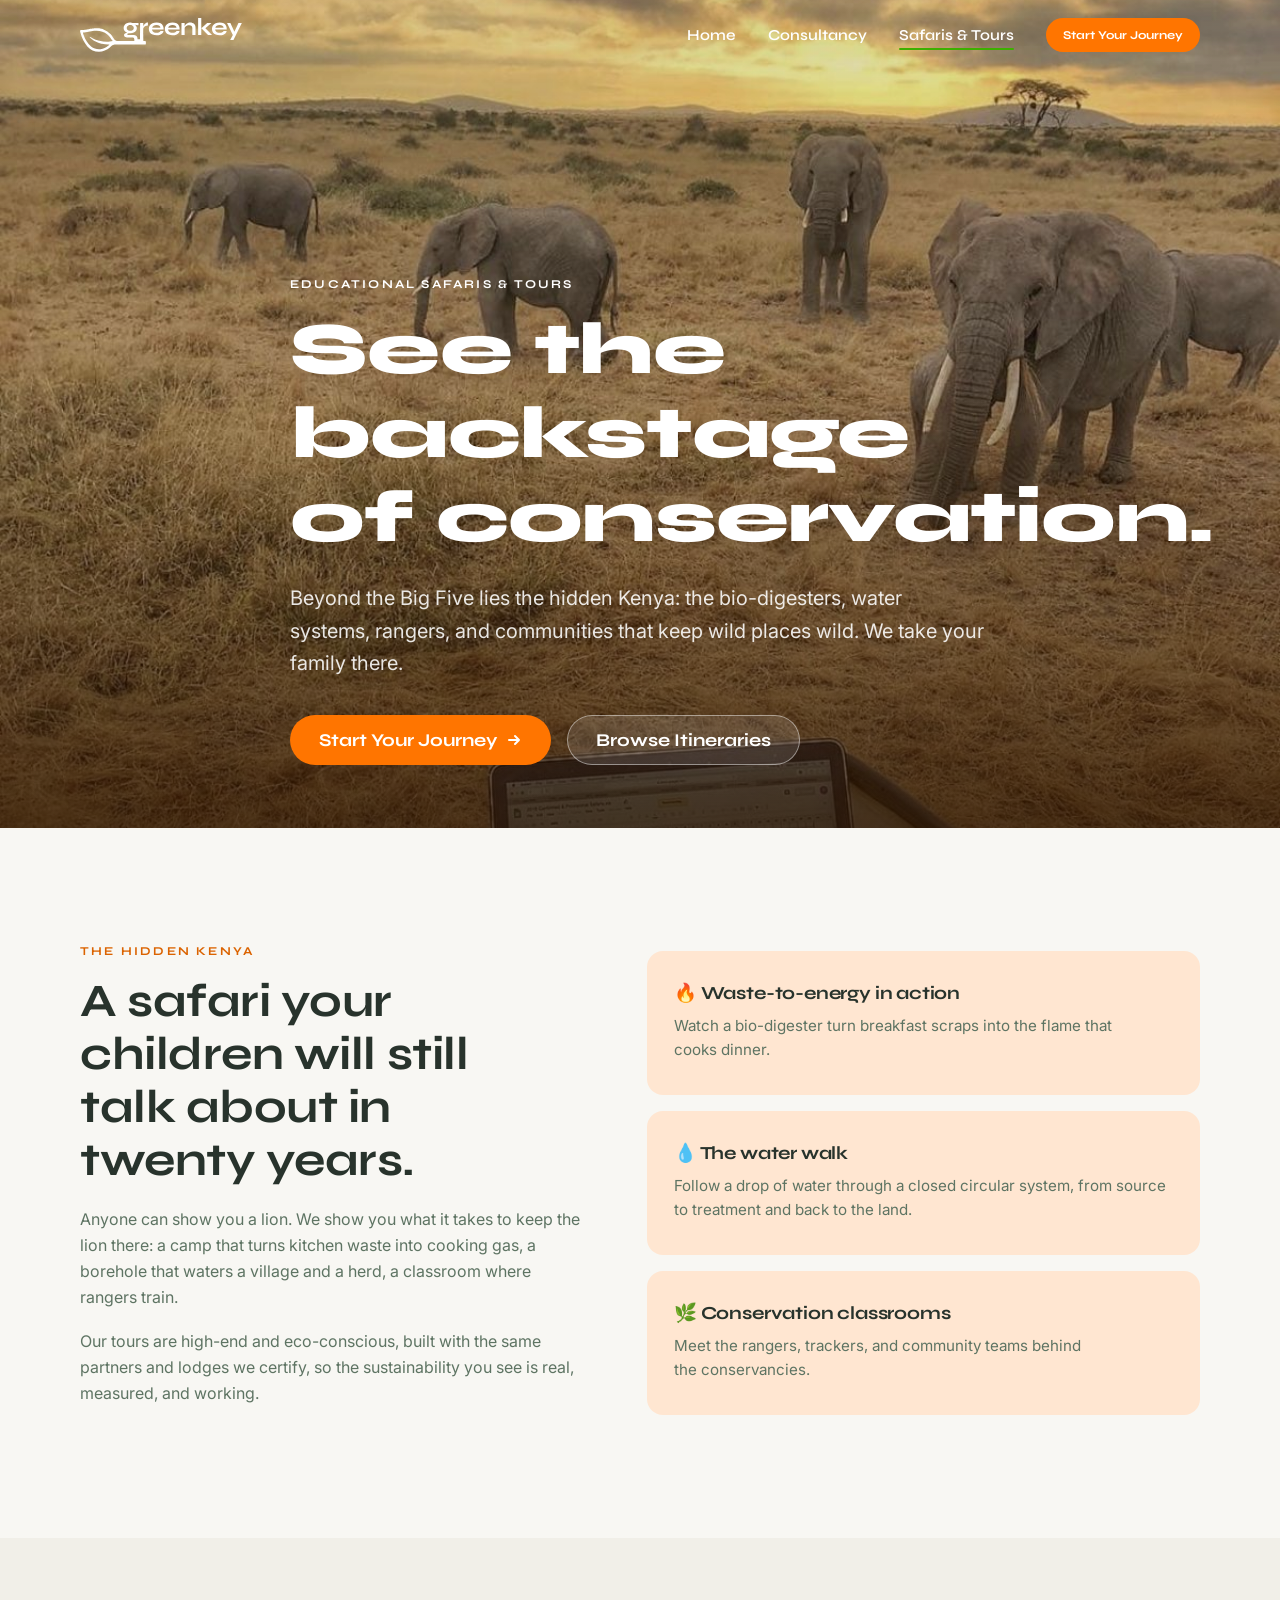
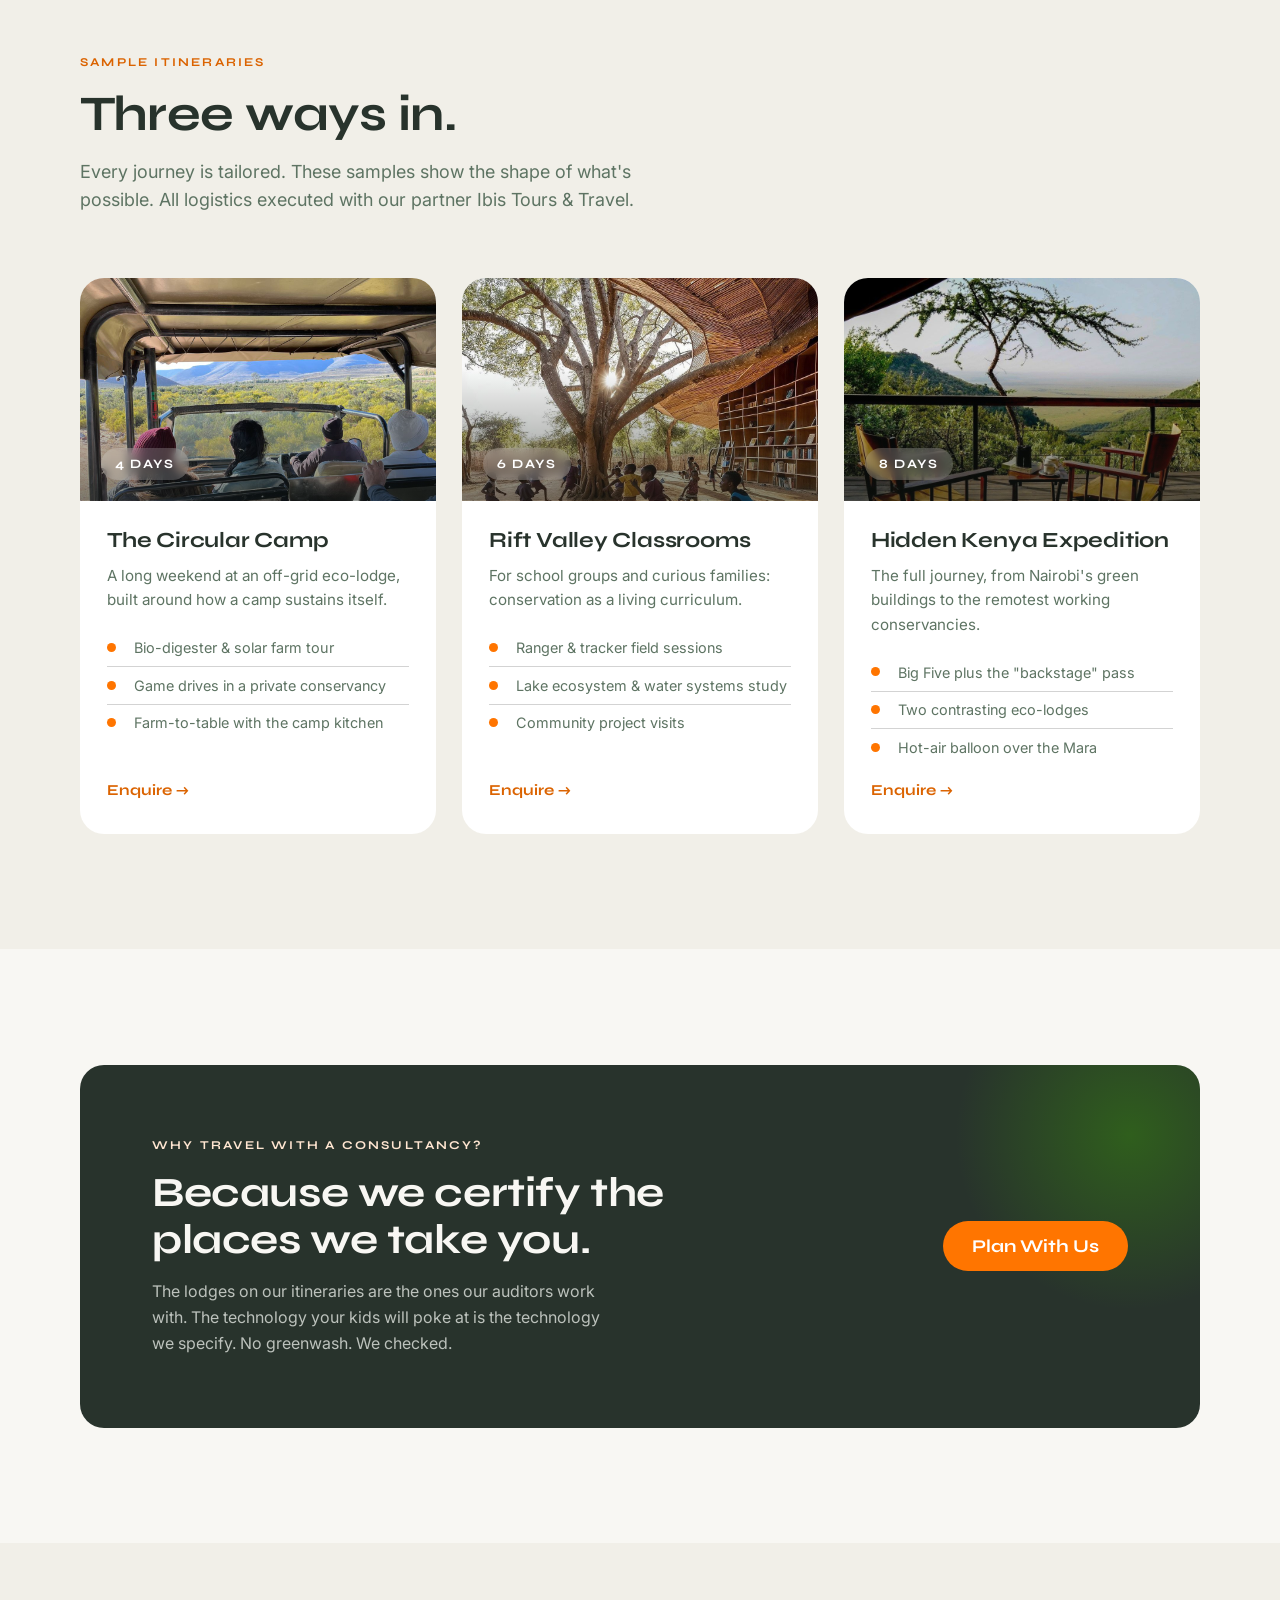
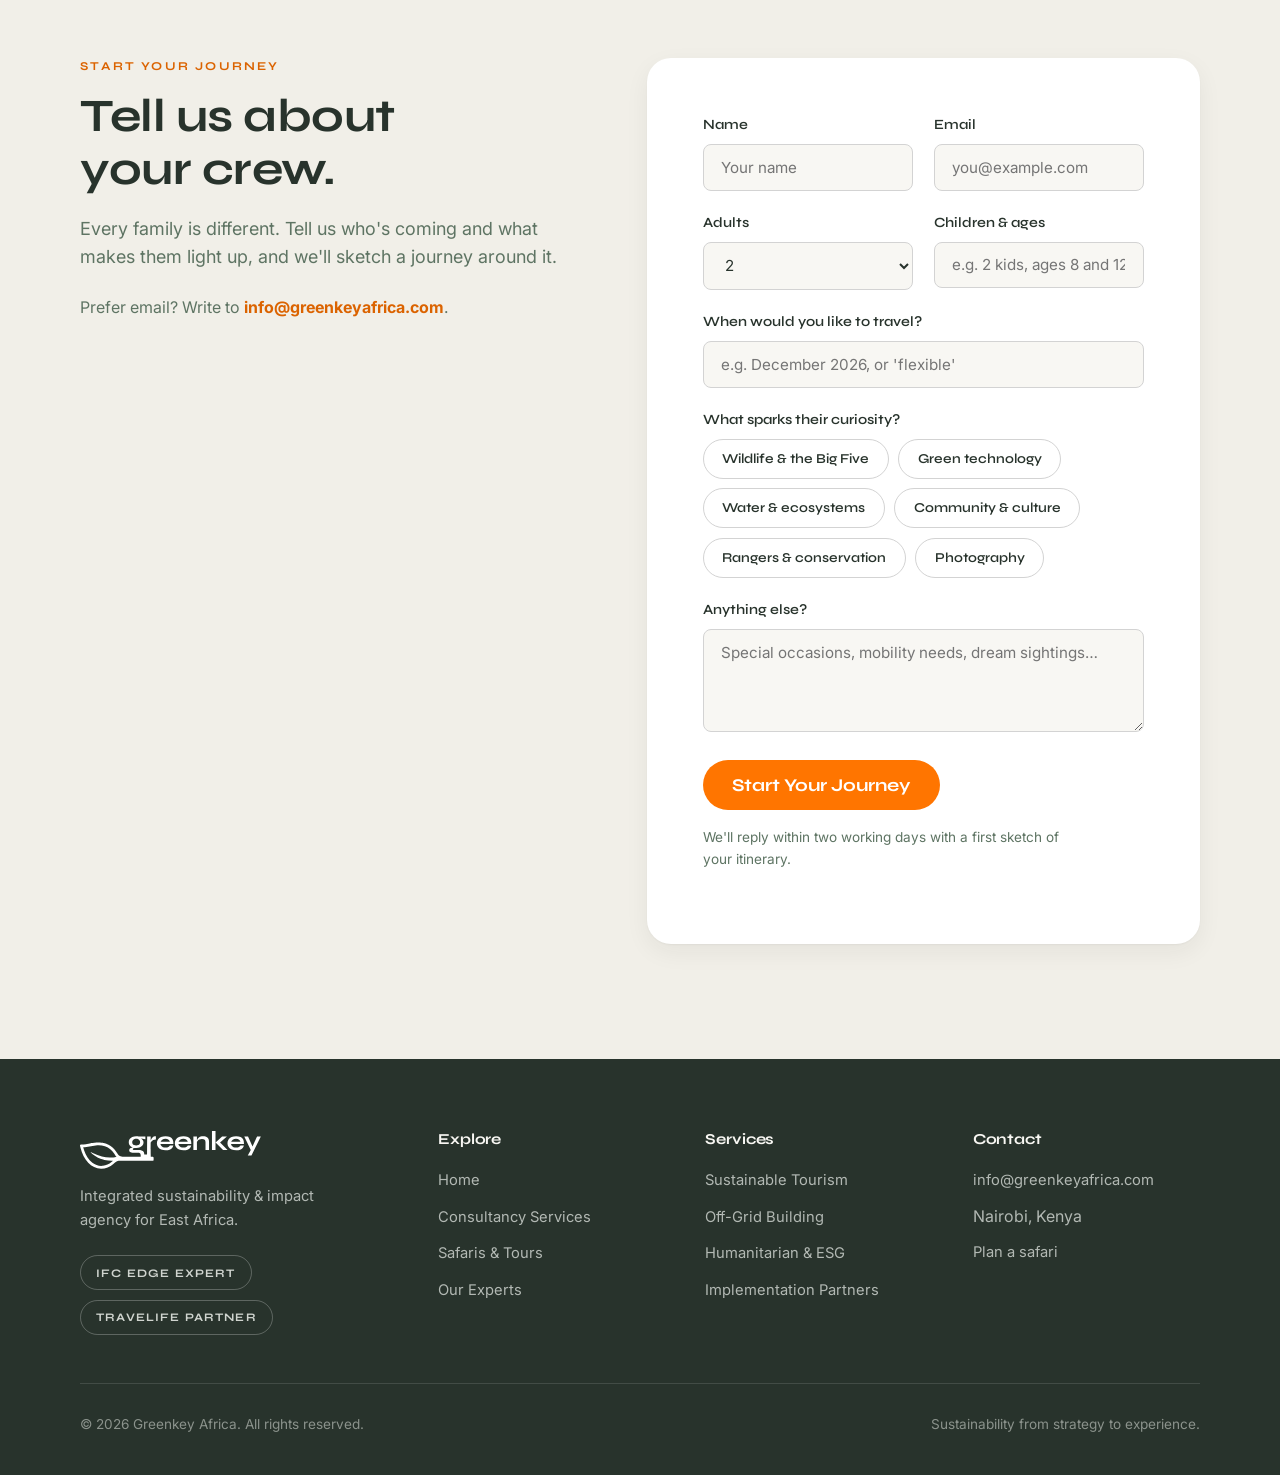
==== website/safaris.html @ 9b3841eb "Initial commit: Greenkey Africa website" ====
<!DOCTYPE html>
<html lang="en">
<head>
  <meta charset="UTF-8" />
  <meta name="viewport" content="width=device-width, initial-scale=1.0" />
  <title>Educational Safaris &amp; Tours | Greenkey Africa</title>
  <meta name="description" content="Eco-educational safaris in Kenya for families and schools. Go beyond the Big Five and see the backstage of conservation: bio-digesters, water systems, and communities in action." />
  <link rel="canonical" href="https://greenkey-africa.vercel.app/safaris" />
  <link rel="icon" href="assets/favicon.svg" type="image/svg+xml" />
  <link rel="apple-touch-icon" href="assets/favicon.svg" />
  <meta name="theme-color" content="#3DAF00" />
  <meta property="og:type" content="website" />
  <meta property="og:site_name" content="Greenkey Africa" />
  <meta property="og:url" content="https://greenkey-africa.vercel.app/safaris" />
  <meta property="og:title" content="Educational Safaris & Tours | Greenkey Africa" />
  <meta property="og:description" content="Eco-educational safaris in Kenya for families and schools. Go beyond the Big Five and see the backstage of conservation: bio-digesters, water systems, and communities in action." />
  <meta property="og:image" content="https://greenkey-africa.vercel.app/assets/og-image.jpg" />
  <meta property="og:image:width" content="1200" />
  <meta property="og:image:height" content="630" />
  <meta name="twitter:card" content="summary_large_image" />
  <meta name="twitter:title" content="Educational Safaris & Tours | Greenkey Africa" />
  <meta name="twitter:description" content="Eco-educational safaris in Kenya for families and schools. Go beyond the Big Five and see the backstage of conservation: bio-digesters, water systems, and communities in action." />
  <meta name="twitter:image" content="https://greenkey-africa.vercel.app/assets/og-image.jpg" />
  <link rel="preconnect" href="https://fonts.googleapis.com" />
  <link rel="preconnect" href="https://fonts.gstatic.com" crossorigin />
  <link rel="stylesheet" href="css/style.css" />
</head>
<body>

  <!-- ============ NAV ============ -->
  <header class="nav nav--light">
    <div class="wrap nav__inner">
      <a class="brand" href="index.html" aria-label="Greenkey Africa home">
        <img src="assets/logo.svg" alt="Greenkey Africa" />
      </a>
      <nav>
        <ul class="nav__links">
          <li><a class="nav__link" href="index.html">Home</a></li>
          <li><a class="nav__link" href="services.html">Consultancy</a></li>
          <li><a class="nav__link active" href="safaris.html">Safaris &amp; Tours</a></li>
          <li><a class="btn btn--gold" href="#journey">Start Your Journey</a></li>
        </ul>
      </nav>
      <button class="nav__toggle" aria-label="Menu" aria-expanded="false">
        <svg width="20" height="20" viewBox="0 0 20 20" fill="none"><path d="M2 5h16M2 10h16M2 15h16" stroke="currentColor" stroke-width="2" stroke-linecap="round"/></svg>
      </button>
    </div>
  </header>

  <!-- ============ HERO ============ -->
  <section class="hero safari-hero">
    <div class="hero__bg" style="background-image:url('assets/photos/back-stage-conservation.jpg')"></div>
    <div class="hero__scrim"></div>
    <div class="wrap hero__content">
      <span class="eyebrow stagger" style="color:#fff">Educational Safaris &amp; Tours</span>
      <h1 class="stagger">See the backstage of&nbsp;conservation.</h1>
      <p class="stagger">Beyond the Big Five lies the hidden Kenya: the bio-digesters, water systems, rangers, and communities that keep wild places wild. We take your family there.</p>
      <div class="hero__ctas stagger">
        <a class="btn btn--gold" href="#journey">Start Your Journey
          <svg width="16" height="16" viewBox="0 0 16 16" fill="none"><path d="M3 8h10m0 0L9 4m4 4l-4 4" stroke="currentColor" stroke-width="2" stroke-linecap="round" stroke-linejoin="round"/></svg>
        </a>
        <a class="btn btn--ghost-light" href="#itineraries">Browse Itineraries</a>
      </div>
    </div>
  </section>

  <!-- ============ HIDDEN KENYA ============ -->
  <section class="band">
    <div class="wrap">
      <div class="split">
        <div class="reveal">
          <span class="eyebrow eyebrow--warm">The hidden Kenya</span>
          <h2>A safari your children will still talk about in twenty years.</h2>
          <p>Anyone can show you a lion. We show you what it takes to keep the lion there: a camp that turns kitchen waste into cooking gas, a borehole that waters a village and a herd, a classroom where rangers train.</p>
          <p>Our tours are high-end and eco-conscious, built with the same partners and lodges we certify, so the sustainability you see is real, measured, and working.</p>
        </div>
        <div class="reveal" data-delay="1">
          <div class="bridge" style="grid-template-columns: 1fr; gap: 1rem">
            <div class="bridge__card" style="background: var(--gold-tint)">
              <h3 style="font-size:1.15rem">🔥 Waste-to-energy in action</h3>
              <p style="margin-bottom:0">Watch a bio-digester turn breakfast scraps into the flame that cooks dinner.</p>
            </div>
            <div class="bridge__card" style="background: var(--gold-tint)">
              <h3 style="font-size:1.15rem">💧 The water walk</h3>
              <p style="margin-bottom:0">Follow a drop of water through a closed circular system, from source to treatment and back to the land.</p>
            </div>
            <div class="bridge__card" style="background: var(--gold-tint)">
              <h3 style="font-size:1.15rem">🌿 Conservation classrooms</h3>
              <p style="margin-bottom:0">Meet the rangers, trackers, and community teams behind the conservancies.</p>
            </div>
          </div>
        </div>
      </div>
    </div>
  </section>

  <!-- ============ ITINERARIES ============ -->
  <section class="band band--sand" id="itineraries">
    <div class="wrap">
      <div class="section-head reveal">
        <span class="eyebrow eyebrow--warm">Sample itineraries</span>
        <h2>Three ways in.</h2>
        <p class="lede">Every journey is tailored. These samples show the shape of what's possible. All logistics executed with our partner Ibis Tours &amp; Travel.</p>
      </div>
      <div class="itineraries">
        <article class="itinerary reveal" data-delay="1">
          <div class="itinerary__media" style="background-image: linear-gradient(to top, rgba(20,26,20,0.55), rgba(20,26,20,0) 60%), url('assets/photos/the-circular-camp-safari-and-tours.jpg')">
            <span class="itinerary__days">4 days</span>
          </div>
          <div class="itinerary__body">
            <h3>The Circular Camp</h3>
            <p>A long weekend at an off-grid eco-lodge, built around how a camp sustains itself.</p>
            <ul class="itinerary__list">
              <li>Bio-digester &amp; solar farm tour</li>
              <li>Game drives in a private conservancy</li>
              <li>Farm-to-table with the camp kitchen</li>
            </ul>
            <a class="text-link" style="color:var(--terra)" href="#journey">Enquire →</a>
          </div>
        </article>
        <article class="itinerary reveal" data-delay="2">
          <div class="itinerary__media" style="background-image: linear-gradient(to top, rgba(20,26,20,0.55), rgba(20,26,20,0) 60%), url('assets/photos/rift-valley-classrooms.jpg')">
            <span class="itinerary__days">6 days</span>
          </div>
          <div class="itinerary__body">
            <h3>Rift Valley Classrooms</h3>
            <p>For school groups and curious families: conservation as a living curriculum.</p>
            <ul class="itinerary__list">
              <li>Ranger &amp; tracker field sessions</li>
              <li>Lake ecosystem &amp; water systems study</li>
              <li>Community project visits</li>
            </ul>
            <a class="text-link" style="color:var(--terra)" href="#journey">Enquire →</a>
          </div>
        </article>
        <article class="itinerary reveal" data-delay="3">
          <div class="itinerary__media" style="background-image: linear-gradient(to top, rgba(20,26,20,0.55), rgba(20,26,20,0) 60%), url('assets/photos/hidden-kenya-expedition.jpg')">
            <span class="itinerary__days">8 days</span>
          </div>
          <div class="itinerary__body">
            <h3>Hidden Kenya Expedition</h3>
            <p>The full journey, from Nairobi's green buildings to the remotest working conservancies.</p>
            <ul class="itinerary__list">
              <li>Big Five plus the "backstage" pass</li>
              <li>Two contrasting eco-lodges</li>
              <li>Hot-air balloon over the Mara</li>
            </ul>
            <a class="text-link" style="color:var(--terra)" href="#journey">Enquire →</a>
          </div>
        </article>
      </div>
    </div>
  </section>

  <!-- ============ WHY GREENKEY ============ -->
  <section class="band">
    <div class="wrap">
      <div class="cta-panel reveal" style="background: var(--ink)">
        <div>
          <span class="eyebrow" style="color:var(--sunset-100)">Why travel with a consultancy?</span>
          <h2>Because we certify the places we take you.</h2>
          <p>The lodges on our itineraries are the ones our auditors work with. The technology your kids will poke at is the technology we specify. No greenwash. We checked.</p>
        </div>
        <div class="cta-panel__action">
          <a class="btn btn--gold" href="#journey">Plan With Us</a>
        </div>
      </div>
    </div>
  </section>

  <!-- ============ INQUIRY FORM ============ -->
  <section class="band band--sand" id="journey">
    <div class="wrap">
      <div class="split" style="align-items:start">
        <div class="reveal">
          <span class="eyebrow eyebrow--warm">Start your journey</span>
          <h2>Tell us about your crew.</h2>
          <p class="lede" style="margin-bottom:1.4rem">Every family is different. Tell us who's coming and what makes them light up, and we'll sketch a journey around it.</p>
          <p style="color:var(--ink-soft)">Prefer email? Write to <a href="mailto:info@greenkeyafrica.com" style="color:var(--terra)"><strong>info@greenkeyafrica.com</strong></a>.</p>
        </div>
        <div class="form-panel safari-form reveal" data-delay="1">
          <form data-contact="safari" novalidate>
            <input type="text" name="company_url" tabindex="-1" autocomplete="off" aria-hidden="true" style="position:absolute;left:-9999px" />
            <div class="form-grid">
              <div class="field"><label for="s-name">Name</label><input id="s-name" name="name" type="text" required placeholder="Your name" /></div>
              <div class="field"><label for="s-email">Email</label><input id="s-email" name="email" type="email" required placeholder="you@example.com" /></div>
              <div class="field"><label for="s-adults">Adults</label>
                <select id="s-adults" name="adults"><option>1</option><option selected>2</option><option>3</option><option>4</option><option>5+</option></select>
              </div>
              <div class="field"><label for="s-children">Children &amp; ages</label><input id="s-children" name="children" type="text" placeholder="e.g. 2 kids, ages 8 and 12" /></div>
              <div class="field full"><label for="s-dates">When would you like to travel?</label><input id="s-dates" name="dates" type="text" placeholder="e.g. December 2026, or 'flexible'" /></div>
              <div class="field full">
                <label>What sparks their curiosity?</label>
                <div class="interest-checks">
                  <input type="checkbox" id="i-wildlife" name="interests" value="Wildlife &amp; the Big Five" /><label for="i-wildlife">Wildlife &amp; the Big Five</label>
                  <input type="checkbox" id="i-tech" name="interests" value="Green technology" /><label for="i-tech">Green technology</label>
                  <input type="checkbox" id="i-water" name="interests" value="Water &amp; ecosystems" /><label for="i-water">Water &amp; ecosystems</label>
                  <input type="checkbox" id="i-community" name="interests" value="Community &amp; culture" /><label for="i-community">Community &amp; culture</label>
                  <input type="checkbox" id="i-rangers" name="interests" value="Rangers &amp; conservation" /><label for="i-rangers">Rangers &amp; conservation</label>
                  <input type="checkbox" id="i-photo" name="interests" value="Photography" /><label for="i-photo">Photography</label>
                </div>
              </div>
              <div class="field full"><label for="s-msg">Anything else?</label><textarea id="s-msg" name="message" rows="4" placeholder="Special occasions, mobility needs, dream sightings…"></textarea></div>
              <div class="full"><button class="btn btn--gold" type="submit">Start Your Journey</button>
                <p class="form-status" role="status" aria-live="polite"></p></div>
            </div>
            <p class="form-note">We'll reply within two working days with a first sketch of your itinerary.</p>
          </form>
        </div>
      </div>
    </div>
  </section>

  <!-- ============ FOOTER ============ -->
  <footer class="footer">
    <div class="wrap">
      <div class="footer__grid">
        <div>
          <a class="brand" href="index.html" aria-label="Greenkey Africa home">
            <img src="assets/logo.svg" alt="Greenkey Africa" />
          </a>
          <p class="footer__tagline">Integrated sustainability &amp; impact agency for East Africa.</p>
          <div class="footer__badges">
            <span class="badge">IFC EDGE Expert</span>
            <span class="badge">Travelife Partner</span>
          </div>
        </div>
        <div>
          <h4>Explore</h4>
          <ul>
            <li><a href="index.html">Home</a></li>
            <li><a href="services.html">Consultancy Services</a></li>
            <li><a href="safaris.html">Safaris &amp; Tours</a></li>
            <li><a href="services.html#experts">Our Experts</a></li>
          </ul>
        </div>
        <div>
          <h4>Services</h4>
          <ul>
            <li><a href="services.html#tourism">Sustainable Tourism</a></li>
            <li><a href="services.html#building">Off-Grid Building</a></li>
            <li><a href="services.html#esg">Humanitarian &amp; ESG</a></li>
            <li><a href="services.html#partners">Implementation Partners</a></li>
          </ul>
        </div>
        <div>
          <h4>Contact</h4>
          <ul>
            <li><a href="mailto:info@greenkeyafrica.com">info@greenkeyafrica.com</a></li>
            <li>Nairobi, Kenya</li>
            <li><a href="safaris.html#journey">Plan a safari</a></li>
          </ul>
        </div>
      </div>
      <div class="footer__bottom">
        <span>© 2026 Greenkey Africa. All rights reserved.</span>
        <span>Sustainability from strategy to experience.</span>
      </div>
    </div>
  </footer>

  <script src="js/main.js"></script>
</body>
</html>
---- website/css/style.css ----
/* ============================================================
   GREENKEY AFRICA: services & eco-tourism pages
   Text and colour styles are inherited from the Greenkey Africa
   design system (css/ds/) so these pages match the home page.
   Display: Syne · Body: Inter
   ============================================================ */

@import url('ds/tokens/fonts.css');
@import url('ds/tokens/colors.css');
@import url('ds/tokens/typography.css');
@import url('ds/tokens/spacing.css');

:root {
  /* Legacy variable names are kept so the page markup doesn't have
     to change: each one now resolves to a design-system token. */
  --paper: var(--surface-page);
  --sand: var(--surface-secondary);
  --card: var(--surface-card);
  --card-on-sand: var(--surface-card);
  --ink: var(--moss-900);
  --ink-soft: var(--text-muted);
  --line: var(--border-subtle);
  --green: var(--color-primary);
  --green-deep: var(--color-primary-hover);
  --green-tint: var(--color-primary-tint);
  /* Safari (warm) accents: the design system's sunset ramp */
  --gold: var(--color-accent);
  --terra: var(--color-accent-hover);
  --gold-tint: var(--color-accent-tint);
  --ease-out: cubic-bezier(0.16, 1, 0.3, 1);
}

* { margin: 0; padding: 0; box-sizing: border-box; }

html { scroll-behavior: smooth; }

body {
  font-family: var(--font-body);
  background: var(--paper);
  color: var(--ink);
  line-height: 1.625;
  font-size: var(--type-body-m-size);
  -webkit-font-smoothing: antialiased;
  text-wrap: pretty;
  overflow-x: hidden;
}

/* The design system specifies flat colour fields: no paper grain. */

img { max-width: 100%; display: block; }

a { color: var(--color-primary-hover); text-decoration: none; }
a:hover { color: var(--moss-900); text-decoration: underline; }

::selection { background: var(--green); color: #fff; }

/* ---------- Typography ---------- */
h1, h2, h3, h4, .display {
  font-family: var(--font-display);
  font-weight: 700;
  line-height: 1.14;
  letter-spacing: -0.01em;
  color: var(--ink);
}

/* Overline / eyebrow: matches the home page: no accent dash,
   Syne Bold, 12px, 2.2px tracking. */
.eyebrow {
  font-family: var(--font-display);
  font-size: var(--type-overline-size);
  line-height: var(--type-overline-lh);
  font-weight: 700;
  letter-spacing: 2.2px;
  text-transform: uppercase;
  color: var(--color-primary-hover);
  display: block;
  margin-bottom: 1rem;
}
.section-head.center .eyebrow { text-align: center; }
.eyebrow--warm { color: var(--sunset-600); }

.lede { font-size: var(--type-body-l-size); line-height: var(--type-body-l-lh); color: var(--ink-soft); max-width: 56ch; }

/* ---------- Layout ---------- */
.wrap { max-width: 1200px; margin: 0 auto; padding: 0 clamp(1.25rem, 4vw, 2.5rem); }

section { position: relative; z-index: 2; }

.band { padding: clamp(4.5rem, 9vw, 7.5rem) 0; }
.band--sand { background: var(--sand); }
.band--ink { background: var(--ink); color: var(--slate-300); }
.band--ink h2, .band--ink h3 { color: var(--stone-050); }

.section-head { max-width: 720px; margin-bottom: clamp(2.5rem, 5vw, 4rem); }
.section-head h2 { font-size: clamp(2rem, 4.4vw, 3.1rem); margin-bottom: 1rem; }
.section-head.center { margin-left: auto; margin-right: auto; text-align: center; }
.section-head.center .eyebrow { justify-content: center; }

/* ---------- Buttons ---------- */
/* Pill buttons, design-system spec: Syne Bold label, one-step-darker
   fill on hover with a 1px lift: no colour-tinted glow. */
.btn {
  display: inline-flex;
  align-items: center;
  justify-content: center;
  gap: 8px;
  font-family: var(--font-display);
  font-weight: 700;
  letter-spacing: 0.5%;
  font-size: var(--type-button-l-size);
  line-height: var(--type-button-l-lh);
  padding: 14px 28px;
  border-radius: var(--radius-pill);
  border: 1px solid transparent;
  cursor: pointer;
  text-decoration: none;
  transition: background 0.15s ease, transform 0.1s ease, color 0.15s ease, border-color 0.15s ease;
}
.btn:hover { transform: translateY(-1px); text-decoration: none; }
.btn:focus-visible { outline: none; box-shadow: 0 0 0 3px var(--color-primary-tint); }

/* Nav uses the small size, as on the home page. */
.nav .btn {
  font-size: var(--type-button-s-size);
  line-height: var(--type-button-s-lh);
  padding: 8px 16px;
}

.btn--green { background: var(--color-primary); color: var(--text-on-primary); }
.btn--green:hover { background: var(--color-primary-hover); color: var(--text-on-primary); }

.btn--ghost {
  background: var(--surface-card);
  color: var(--text-body);
  border-color: var(--border-subtle);
}
.btn--ghost:hover { background: var(--surface-secondary); color: var(--text-body); }

/* No design-system equivalent: kept for CTAs that sit on photography. */
.btn--ghost-light {
  background: rgba(255,255,255,0.12);
  color: #fff;
  border: 1px solid rgba(255,255,255,0.45);
  backdrop-filter: blur(6px);
}
.btn--ghost-light:hover { background: rgba(255,255,255,0.22); color: #fff; }

.btn--gold { background: var(--color-accent); color: var(--text-on-primary); }
.btn--gold:hover { background: var(--color-accent-hover); color: var(--text-on-primary); }

.text-link {
  font-family: var(--font-display);
  font-weight: 700;
  font-size: 0.95rem;
  color: var(--color-primary-hover);
  display: inline-flex;
  align-items: center;
  gap: 0.4rem;
  transition: gap 0.3s var(--ease-out), color 0.15s ease;
}
.text-link:hover { gap: 0.7rem; color: var(--moss-900); text-decoration: underline; }

/* ---------- Navigation ---------- */
.nav {
  position: fixed;
  top: 0; left: 0; right: 0;
  z-index: 100;
  transition: background 0.4s, box-shadow 0.4s, padding 0.4s;
  padding: 1.1rem 0;
}
.nav.scrolled {
  background: rgba(241, 239, 232, 0.92);
  backdrop-filter: blur(8px);
  box-shadow: 0 1px 0 var(--line);
  padding: 0.7rem 0;
}
.nav__inner { display: flex; align-items: center; justify-content: space-between; gap: 2rem; }

.brand { display: block; line-height: 0; flex-shrink: 0; }
.brand:hover { text-decoration: none; }
.brand img { height: 34px; width: auto; display: block; }
.footer .brand img { height: 38px; }

/* Over a photographic or warm-gradient hero the green mark loses
   contrast: render it white until the nav picks up its cream plate. */
.nav--light .brand img { filter: brightness(0) invert(1); }
.nav.scrolled .brand img { filter: none; }
.footer .brand img { filter: brightness(0) invert(1); }
.nav--light .nav__link { color: #fff; }
.nav.scrolled .nav__link { color: var(--ink); }

.nav__links { display: flex; align-items: center; gap: 2rem; list-style: none; }
.nav__link {
  font-family: var(--font-display);
  font-weight: 600;
  font-size: 0.95rem;
  color: var(--ink);
  position: relative;
}
.nav__link::after {
  content: "";
  position: absolute;
  left: 0; bottom: -6px;
  width: 100%; height: 2px;
  background: var(--green);
  border-radius: 2px;
  transform: scaleX(0);
  transform-origin: left;
  transition: transform 0.35s var(--ease-out);
}
.nav__link:hover::after, .nav__link.active::after { transform: scaleX(1); }
.nav__link:hover { text-decoration: none; }

.nav__toggle { display: none; }

/* ---------- Hero (shared pattern) ---------- */
.hero {
  position: relative;
  min-height: 92vh;
  display: flex;
  align-items: flex-end;
  padding-bottom: clamp(3rem, 7vh, 5.5rem);
  color: #fff;
  overflow: hidden;
}
.hero__bg {
  position: absolute; inset: 0;
  background-size: cover;
  background-position: center;
  transform: scale(1.06);
  animation: heroZoom 8s var(--ease-out) forwards;
}
@keyframes heroZoom { to { transform: scale(1); } }
.hero__scrim {
  position: absolute; inset: 0;
  background: linear-gradient(180deg, rgba(20,26,20,0.25) 0%, rgba(20,26,20,0.10) 40%, rgba(20,26,20,0.78) 100%);
}
.hero__content { position: relative; z-index: 2; max-width: 780px; }
.hero h1 {
  color: #fff;
  font-size: clamp(2.6rem, 6.2vw, 4.6rem);
  font-weight: 800;
  margin-bottom: 1.4rem;
}
.hero p { font-size: clamp(1.05rem, 1.6vw, 1.25rem); color: rgba(255,255,255,0.88); max-width: 54ch; margin-bottom: 2.2rem; }
.hero__ctas { display: flex; flex-wrap: wrap; gap: 1rem; }

/* staggered entrance */
.hero .stagger { opacity: 0; transform: translateY(28px); animation: rise 0.9s var(--ease-out) forwards; }
.hero .stagger:nth-child(1) { animation-delay: 0.15s; }
.hero .stagger:nth-child(2) { animation-delay: 0.3s; }
.hero .stagger:nth-child(3) { animation-delay: 0.45s; }
.hero .stagger:nth-child(4) { animation-delay: 0.6s; }
@keyframes rise { to { opacity: 1; transform: none; } }

/* ---------- Scroll reveal ---------- */
.reveal { opacity: 0; transform: translateY(34px); transition: opacity 0.8s var(--ease-out), transform 0.8s var(--ease-out); }
.reveal.visible { opacity: 1; transform: none; }
.reveal[data-delay="1"] { transition-delay: 0.12s; }
.reveal[data-delay="2"] { transition-delay: 0.24s; }
.reveal[data-delay="3"] { transition-delay: 0.36s; }

/* ---------- Pillar cards ---------- */
.pillars { display: grid; grid-template-columns: repeat(3, 1fr); gap: 1.6rem; }
.pillar {
  background: var(--card-on-sand);
  border-radius: var(--radius-lg);
  overflow: hidden;
  display: flex;
  flex-direction: column;
  transition: transform 0.45s var(--ease-out), box-shadow 0.45s var(--ease-out);
}
.pillar:hover { transform: translateY(-8px); box-shadow: var(--shadow-card); }
.pillar__media { aspect-ratio: 4 / 3.4; overflow: hidden; }
.pillar__media img { width: 100%; height: 100%; object-fit: cover; transition: transform 0.8s var(--ease-out); }
.pillar:hover .pillar__media img { transform: scale(1.05); }
.pillar__body { padding: 1.8rem 1.8rem 2rem; display: flex; flex-direction: column; gap: 0.8rem; flex: 1; }
.pillar__body h3 { font-size: 1.35rem; }
.pillar__body p { color: var(--ink-soft); font-size: 0.98rem; flex: 1; }

/* ---------- Split feature ---------- */
.split { display: grid; grid-template-columns: 1fr 1.1fr; gap: clamp(2rem, 5vw, 4.5rem); align-items: center; }
.split--flip { grid-template-columns: 1.1fr 1fr; }
.split h2 { font-size: clamp(2rem, 4vw, 2.9rem); margin-bottom: 1.2rem; }
.split p { color: var(--ink-soft); margin-bottom: 1.1rem; }
.split__media { border-radius: var(--radius-lg); overflow: hidden; box-shadow: var(--shadow-card); position: relative; }
.split__media img { width: 100%; height: 100%; object-fit: cover; aspect-ratio: 4/3.2; }

/* ---------- Bridge cards (Problem → Solution → Partner) ---------- */
.bridge { display: grid; grid-template-columns: repeat(3, 1fr); gap: 1.4rem; }
.bridge__card {
  background: var(--card);
  border-radius: var(--radius-md);
  padding: 2rem 1.7rem;
  position: relative;
  transition: transform 0.4s var(--ease-out), box-shadow 0.4s var(--ease-out);
}
.band--sand .bridge__card { background: var(--card-on-sand); }
.bridge__card:hover { transform: translateY(-6px); box-shadow: var(--shadow-card); }
.bridge__step {
  font-family: var(--font-display);
  font-size: 0.72rem;
  font-weight: 700;
  letter-spacing: 0.18em;
  text-transform: uppercase;
  color: var(--ink-soft);
  margin-bottom: 0.7rem;
}
.bridge__card h3 { font-size: 1.45rem; margin-bottom: 0.6rem; }
.bridge__card p { color: var(--ink-soft); font-size: 0.95rem; margin-bottom: 1.4rem; }
.bridge__icon {
  width: 52px; height: 52px;
  border: 1.5px solid rgba(40,51,44,0.25);
  border-radius: 14px;
  display: grid; place-items: center;
  color: var(--green-deep);
  margin-bottom: 1.2rem;
}

/* ---------- Logo wall ---------- */
.logo-wall {
  display: grid;
  grid-template-columns: repeat(6, 1fr);
  gap: 2.5rem 3rem;
  align-items: center;
}
.logo-wall img {
  max-height: 54px;
  width: 100%;
  object-fit: contain;
  filter: grayscale(1) opacity(0.65);
  transition: filter 0.4s;
}
.logo-wall img:hover { filter: none; }

/* ---------- Projects strip ---------- */
.projects-strip {
  display: flex;
  gap: 1.2rem;
  overflow-x: auto;
  padding: 0.5rem 0.25rem 1.5rem;
  scroll-snap-type: x mandatory;
  scrollbar-width: thin;
  scrollbar-color: var(--green) transparent;
}
.project-card {
  flex: 0 0 250px;
  scroll-snap-align: start;
  border-radius: var(--radius-md);
  overflow: hidden;
  background: var(--card);
  transition: transform 0.4s var(--ease-out);
}
.project-card:hover { transform: translateY(-5px); }
.project-card img { width: 100%; aspect-ratio: 4/3; object-fit: cover; }
.project-card figcaption {
  padding: 0.9rem 1.1rem 1.1rem;
  font-family: var(--font-display);
  font-weight: 600;
  font-size: 0.88rem;
}
.project-card figcaption span { display: block; font-family: var(--font-body); font-weight: 400; color: var(--ink-soft); font-size: 0.8rem; }

/* ---------- Advisors ---------- */
.advisor-filters { display: flex; flex-wrap: wrap; gap: 0.6rem; margin-bottom: 2.2rem; }
.chip {
  font-family: var(--font-display);
  font-weight: 600;
  font-size: 0.85rem;
  padding: 0.5rem 1.2rem;
  border-radius: 100px;
  border: 1.5px solid var(--line);
  background: transparent;
  color: var(--ink);
  cursor: pointer;
  transition: all 0.3s var(--ease-out);
}
.chip:hover { border-color: var(--green); }
.chip.active { background: var(--ink); border-color: var(--ink); color: var(--stone-050); }

.advisor-grid { display: grid; grid-template-columns: repeat(3, 1fr); gap: 1.5rem; }
.advisor {
  background: var(--card-on-sand);
  border-radius: var(--radius-md);
  padding: 1.8rem;
  cursor: pointer;
  transition: transform 0.4s var(--ease-out), box-shadow 0.4s var(--ease-out);
  border: none;
  text-align: left;
  font-family: inherit;
}
.advisor:hover { transform: translateY(-6px); box-shadow: var(--shadow-card); }
.advisor__photo {
  width: 84px; height: 84px;
  border-radius: 50%;
  margin-bottom: 1.1rem;
  display: grid; place-items: center;
  border: 1.5px dashed rgba(40,51,44,0.35);
  background: var(--green-tint);
  color: var(--green-deep);
  font-family: var(--font-display);
  font-weight: 800;
  font-size: 1.3rem;
}
.advisor h3 { font-size: 1.15rem; margin-bottom: 0.15rem; }
.advisor .role { font-size: 0.85rem; font-weight: 600; color: var(--green-deep); font-family: var(--font-display); margin-bottom: 0.6rem; }
.advisor p { font-size: 0.92rem; color: var(--ink-soft); }
.advisor .tag {
  display: inline-block;
  margin-top: 1rem;
  font-size: 0.72rem;
  font-family: var(--font-display);
  font-weight: 700;
  letter-spacing: 0.14em;
  text-transform: uppercase;
  color: var(--ink-soft);
  background: rgba(40,51,44,0.06);
  padding: 0.3rem 0.8rem;
  border-radius: 100px;
}
.advisor.hidden { display: none; }

/* ---------- Mission & vision ---------- */
.mission-grid { display: grid; grid-template-columns: 1fr 1fr; gap: 1.6rem; }
.mission-card {
  background: var(--card);
  border-radius: var(--radius-lg);
  padding: clamp(1.8rem, 3.5vw, 2.6rem);
  transition: transform 0.4s var(--ease-out), box-shadow 0.4s var(--ease-out);
}
.mission-card:hover { transform: translateY(-4px); box-shadow: var(--shadow-card); }
.mission-card h3 {
  font-size: 1.05rem;
  letter-spacing: 0.14em;
  text-transform: uppercase;
  color: var(--green-deep);
  margin-bottom: 1rem;
}
.mission-card p { color: var(--ink-soft); font-size: 1.02rem; line-height: 1.7; }

/* ---------- Founder ---------- */
.founder {
  display: grid;
  grid-template-columns: 300px 1fr;
  gap: clamp(2rem, 5vw, 4rem);
  align-items: start;
}
.founder__media { border-radius: var(--radius-lg); overflow: hidden; }
.founder__media img { width: 100%; aspect-ratio: 4/5; object-fit: cover; display: block; }
.founder__placeholder {
  aspect-ratio: 4/5;
  display: grid;
  place-items: center;
  border-radius: var(--radius-lg);
  border: 1.5px dashed rgba(40,51,44,0.3);
  background: var(--green-tint);
  color: var(--green-deep);
  font-family: var(--font-display);
  font-weight: 700;
  font-size: 3rem;
  letter-spacing: 0.04em;
}
.founder__body h3 { font-size: clamp(1.6rem, 3vw, 2.1rem); margin-bottom: 0.3rem; }
.founder__body .role {
  font-family: var(--font-display);
  font-weight: 700;
  font-size: 0.8rem;
  letter-spacing: 0.14em;
  text-transform: uppercase;
  color: var(--green-deep);
  margin-bottom: 1.4rem;
}
.founder__body p { color: var(--ink-soft); margin-bottom: 1.1rem; max-width: 62ch; }

/* avatar strip (home teaser) */
.avatar-strip { display: flex; align-items: center; }
.avatar-strip .advisor__photo { width: 62px; height: 62px; margin: 0 0 0 -14px; border: 2px solid var(--sand); font-size: 1rem; }
.avatar-strip .advisor__photo:first-child { margin-left: 0; }

/* ---------- Modal ---------- */
.modal {
  position: fixed; inset: 0; z-index: 200;
  display: grid; place-items: center;
  padding: 1.5rem;
  visibility: hidden; opacity: 0;
  transition: opacity 0.35s, visibility 0.35s;
}
.modal.open { visibility: visible; opacity: 1; }
.modal__backdrop { position: absolute; inset: 0; background: rgba(27,31,27,0.55); backdrop-filter: blur(6px); }
.modal__panel {
  position: relative;
  background: var(--paper);
  border-radius: var(--radius-lg);
  max-width: 560px;
  width: 100%;
  padding: 2.5rem;
  transform: translateY(24px) scale(0.98);
  transition: transform 0.4s var(--ease-out);
  max-height: 85vh;
  overflow-y: auto;
}
.modal.open .modal__panel { transform: none; }
.modal__close {
  position: absolute; top: 1.1rem; right: 1.1rem;
  width: 38px; height: 38px;
  border-radius: 50%;
  border: 1.5px solid var(--line);
  background: transparent;
  color: var(--ink);
  font-size: 1.1rem;
  cursor: pointer;
  transition: all 0.3s;
}
.modal__close:hover { background: var(--ink); color: #fff; }
.modal__panel .advisor__photo { width: 96px; height: 96px; }
.modal__panel h3 { font-size: 1.5rem; margin: 1rem 0 0.2rem; }
.modal__panel .role { color: var(--green-deep); font-family: var(--font-display); font-weight: 600; margin-bottom: 1rem; display: block; }
.modal__panel p { color: var(--ink-soft); font-size: 0.98rem; margin-bottom: 1rem; }
.linkedin-pill {
  display: inline-flex; align-items: center; gap: 0.5rem;
  font-family: var(--font-display); font-weight: 700; font-size: 0.85rem;
  padding: 0.55rem 1.2rem;
  border-radius: 100px;
  background: var(--green-tint);
  color: var(--green-deep);
  transition: all 0.3s;
}
.linkedin-pill:hover { background: var(--color-primary); color: #fff; text-decoration: none; }

/* ---------- CTA panel ---------- */
.cta-panel {
  background: var(--ink);
  border-radius: var(--radius-lg);
  padding: clamp(2.5rem, 6vw, 4.5rem);
  display: grid;
  grid-template-columns: 1.3fr 1fr;
  gap: 2.5rem;
  align-items: center;
  color: var(--slate-300);
  position: relative;
  overflow: hidden;
}
.cta-panel::after {
  content: "";
  position: absolute;
  right: -120px; top: -120px;
  width: 380px; height: 380px;
  border-radius: 50%;
  background: radial-gradient(circle, rgba(61,175,0,0.35), transparent 65%);
}
.cta-panel h2 { color: var(--stone-050); font-size: clamp(1.8rem, 3.6vw, 2.6rem); margin-bottom: 0.9rem; }
.cta-panel p { color: rgba(237,241,236,0.75); max-width: 46ch; }
.cta-panel__action { display: flex; justify-content: flex-end; position: relative; z-index: 2; }

/* ---------- Safari-specific ---------- */
/* The hero photograph is portrait; bias the crop upward so the herd stays in
   frame and the headline sits over open grass rather than the field gear. */
.safari-hero .hero__bg { background-position: center 28%; }
.safari-hero .hero__scrim {
  background: linear-gradient(180deg, rgba(59,26,0,0.18) 0%, rgba(59,26,0,0.08) 40%, rgba(46,22,2,0.80) 100%);
}
.safari-gradient {
  background:
    radial-gradient(ellipse 90% 70% at 75% 20%, rgba(255,117,0,0.45), transparent 60%),
    radial-gradient(ellipse 70% 60% at 20% 85%, rgba(219,99,0,0.55), transparent 60%),
    linear-gradient(165deg, #FF8C24 0%, #DB6300 55%, #7A3700 100%);
}
/* An accent-filled pill vanishes against the warm gradient panels: use a high-contrast light pill there instead. */
.safari-gradient .btn--gold { background: var(--surface-card); color: var(--moss-900); }
.safari-gradient .btn--gold:hover { background: var(--stone-100); color: var(--moss-900); }

.itineraries { display: grid; grid-template-columns: repeat(3, 1fr); gap: 1.6rem; }
.itinerary {
  border-radius: var(--radius-lg);
  overflow: hidden;
  background: var(--card-on-sand);
  display: flex;
  flex-direction: column;
  transition: transform 0.45s var(--ease-out), box-shadow 0.45s var(--ease-out);
}
.itinerary:hover { transform: translateY(-8px); box-shadow: var(--shadow-card-hover); }
.itinerary__media {
  aspect-ratio: 16/10;
  position: relative;
  display: flex;
  align-items: flex-end;
  padding: 1.3rem;
  color: #fff;
  background-size: cover;
  background-position: center;
  overflow: hidden;
}
.itinerary:hover .itinerary__media { background-size: 104%; }
@media (prefers-reduced-motion: reduce) {
  .itinerary:hover .itinerary__media { background-size: cover; }
}
.itinerary__days {
  font-family: var(--font-display);
  font-weight: 700;
  font-size: 0.8rem;
  letter-spacing: 0.12em;
  text-transform: uppercase;
  background: rgba(255,255,255,0.2);
  backdrop-filter: blur(4px);
  padding: 0.35rem 0.9rem;
  border-radius: 100px;
}
.itinerary__body { padding: 1.7rem 1.7rem 2rem; flex: 1; display: flex; flex-direction: column; gap: 0.7rem; }
.itinerary__body h3 { font-size: 1.35rem; }
.itinerary__body p { color: var(--ink-soft); font-size: 0.95rem; }
.itinerary__list { list-style: none; margin-top: 0.3rem; flex: 1; }
.itinerary__list li {
  font-size: 0.9rem;
  color: var(--ink-soft);
  padding: 0.42rem 0 0.42rem 1.7rem;
  position: relative;
  border-bottom: 1px solid var(--line);
}
.itinerary__list li:last-child { border-bottom: none; }
.itinerary__list li::before {
  content: "";
  position: absolute; left: 0; top: 0.85rem;
  width: 9px; height: 9px;
  border-radius: 50%;
  background: var(--gold);
}

/* ---------- Forms ---------- */
.form-panel {
  background: var(--card-on-sand);
  border-radius: var(--radius-lg);
  padding: clamp(2rem, 5vw, 3.5rem);
  box-shadow: var(--shadow-card);
}
.form-grid { display: grid; grid-template-columns: 1fr 1fr; gap: 1.3rem; }
.form-grid .full { grid-column: 1 / -1; }
.field label {
  display: block;
  font-family: var(--font-display);
  font-weight: 600;
  font-size: 0.88rem;
  margin-bottom: 0.45rem;
}
.field input, .field select, .field textarea {
  width: 100%;
  font-family: var(--font-body);
  font-size: 0.95rem;
  color: var(--ink);
  padding: 0.8rem 1.1rem;
  border-radius: var(--radius-sm);
  border: 1.5px solid var(--line);
  background: var(--surface-page);
  transition: border-color 0.15s ease, box-shadow 0.15s ease;
}
.field input:focus, .field select:focus, .field textarea:focus {
  outline: none;
  border-color: var(--color-primary);
  box-shadow: 0 0 0 3px var(--color-primary-tint);
}
.safari-form .field input:focus, .safari-form .field select:focus, .safari-form .field textarea:focus {
  border-color: var(--color-accent);
  box-shadow: 0 0 0 3px var(--color-accent-tint);
}
.interest-checks { display: flex; flex-wrap: wrap; gap: 0.6rem; }
.interest-checks input { position: absolute; opacity: 0; pointer-events: none; }
.interest-checks label {
  font-family: var(--font-display);
  font-weight: 600;
  font-size: 0.85rem;
  padding: 0.5rem 1.15rem;
  border-radius: 100px;
  border: 1.5px solid var(--line);
  cursor: pointer;
  transition: all 0.3s var(--ease-out);
  margin: 0;
}
.interest-checks input:checked + label { background: var(--color-accent); border-color: var(--color-accent); color: var(--text-on-primary); }
.form-note { font-size: 0.85rem; color: var(--ink-soft); margin-top: 1rem; }
.form-status {
  font-size: 0.92rem;
  margin-top: 0.9rem;
  line-height: 1.5;
}
.form-status:empty { display: none; }
.form-status[data-state="ok"] { color: var(--color-primary-hover); font-weight: 500; }
.form-status[data-state="error"] { color: #B3261E; font-weight: 500; }

/* ---------- Service detail blocks ---------- */
.service-block { display: grid; grid-template-columns: 0.9fr 1.1fr; gap: clamp(2rem, 5vw, 4rem); align-items: start; }
.service-block__sticky { position: sticky; top: 110px; }
.service-block h2 { font-size: clamp(1.9rem, 3.6vw, 2.7rem); margin-bottom: 1rem; }
.service-block .num {
  font-family: var(--font-display);
  font-weight: 800;
  font-size: 0.9rem;
  color: var(--green-deep);
  letter-spacing: 0.15em;
  display: block;
  margin-bottom: 0.8rem;
}
.deliverables { list-style: none; margin: 1.4rem 0 1.8rem; }
.deliverables li {
  padding: 0.85rem 0 0.85rem 2.2rem;
  border-bottom: 1px solid var(--line);
  position: relative;
  color: var(--ink-soft);
  font-size: 0.98rem;
}
.deliverables li strong { color: var(--ink); }
.deliverables li::before {
  content: "";
  position: absolute; left: 0; top: 1.15rem;
  width: 18px; height: 18px;
  border-radius: 50%;
  background: var(--green-tint);
  border: 1.5px solid var(--green);
}
.deliverables li::after {
  content: "";
  position: absolute; left: 5px; top: calc(1.15rem + 4px);
  width: 8px; height: 5px;
  border-left: 2px solid var(--green-deep);
  border-bottom: 2px solid var(--green-deep);
  transform: rotate(-45deg);
}

/* partner featurettes */
.partner-row {
  display: grid;
  grid-template-columns: 200px 1fr auto;
  gap: 2rem;
  align-items: center;
  padding: 1.8rem 0;
  border-bottom: 1px solid var(--line);
}
.partner-row:first-of-type { border-top: 1px solid var(--line); }
.partner-row__name { font-family: var(--font-display); font-weight: 800; font-size: 1.2rem; }
.partner-row__name span {
  display: block;
  font-size: 0.72rem;
  font-weight: 700;
  letter-spacing: 0.16em;
  text-transform: uppercase;
  color: var(--green-deep);
  margin-top: 0.3rem;
}
.partner-row p { color: var(--ink-soft); font-size: 0.95rem; max-width: 62ch; }

/* ---------- Footer ---------- */
.footer {
  background: var(--ink);
  color: rgba(237,241,236,0.7);
  padding: 4.5rem 0 2.5rem;
  margin-top: 0;
}
.footer__grid { display: grid; grid-template-columns: 1.4fr 1fr 1fr 1fr; gap: 2.5rem; margin-bottom: 3rem; }
.footer h4 { color: var(--stone-050); font-size: 0.95rem; margin-bottom: 1.1rem; }
.footer ul { list-style: none; }
.footer li { margin-bottom: 0.6rem; }
.footer a { color: rgba(237,241,236,0.7); font-size: 0.92rem; transition: color 0.3s; }
.footer a:hover { color: #fff; text-decoration: underline; }
.footer .brand { margin-bottom: 1rem; }
.footer__tagline { font-size: 0.92rem; max-width: 30ch; }
.footer__badges { display: flex; gap: 0.6rem; margin-top: 1.4rem; flex-wrap: wrap; }
.badge {
  font-family: var(--font-display);
  font-size: 0.72rem;
  font-weight: 700;
  letter-spacing: 0.1em;
  text-transform: uppercase;
  padding: 0.45rem 0.95rem;
  border-radius: 100px;
  border: 1px solid rgba(255,255,255,0.25);
  color: rgba(237,241,236,0.85);
}
.footer__bottom {
  border-top: 1px solid rgba(255,255,255,0.12);
  padding-top: 1.8rem;
  display: flex;
  justify-content: space-between;
  flex-wrap: wrap;
  gap: 1rem;
  font-size: 0.85rem;
  color: rgba(237,241,236,0.5);
}

/* ---------- Responsive ---------- */
@media (max-width: 980px) {
  .pillars, .bridge, .advisor-grid, .itineraries { grid-template-columns: 1fr 1fr; }
  .mission-grid { grid-template-columns: 1fr; }
  .founder { grid-template-columns: 220px 1fr; gap: 2rem; }
  .split, .split--flip, .service-block { grid-template-columns: 1fr; }
  .service-block__sticky { position: static; }
  .logo-wall { grid-template-columns: repeat(4, 1fr); }
  .cta-panel { grid-template-columns: 1fr; }
  .cta-panel__action { justify-content: flex-start; }
  .footer__grid { grid-template-columns: 1fr 1fr; }
  .partner-row { grid-template-columns: 1fr; gap: 0.8rem; }
}

@media (max-width: 680px) {
  .pillars, .bridge, .advisor-grid, .itineraries, .form-grid { grid-template-columns: 1fr; }
  .founder { grid-template-columns: 1fr; }
  .founder__media { max-width: 260px; }
  .logo-wall { grid-template-columns: repeat(3, 1fr); gap: 1.8rem; }
  .nav__links {
    position: fixed;
    inset: 0;
    background: var(--paper);
    flex-direction: column;
    justify-content: center;
    gap: 2.2rem;
    transform: translateX(100%);
    transition: transform 0.45s var(--ease-out);
  }
  .nav__links.open { transform: none; }
  .nav__links .nav__link { font-size: 1.4rem; color: var(--ink); }
  .nav__toggle {
    display: grid;
    place-items: center;
    width: 44px; height: 44px;
    border: 1.5px solid var(--line);
    border-radius: 12px;
    background: rgba(241,239,232,0.8);
    color: var(--ink);
    cursor: pointer;
    z-index: 110;
    position: relative;
  }
  .hero { min-height: 86vh; }
}

@media (prefers-reduced-motion: reduce) {
  *, *::before, *::after { animation-duration: 0.01ms !important; transition-duration: 0.01ms !important; }
  .reveal { opacity: 1; transform: none; }
}
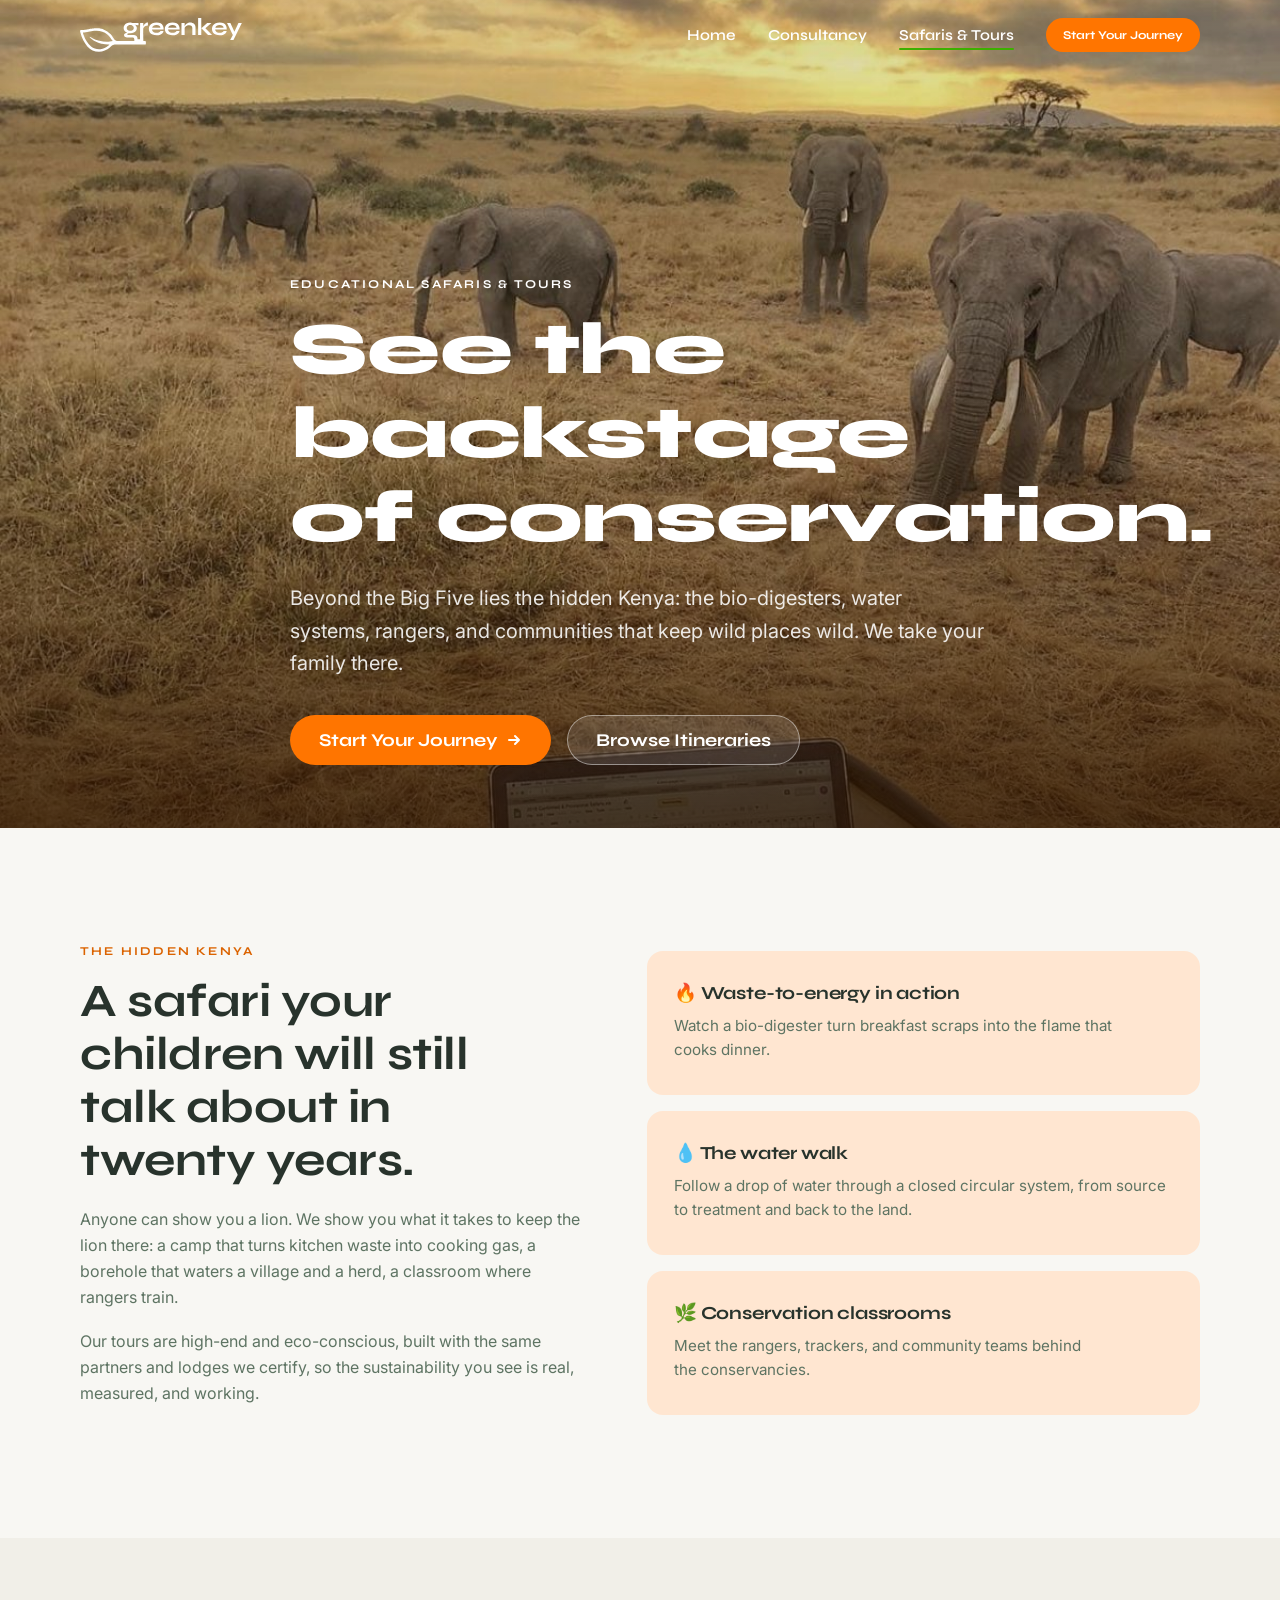
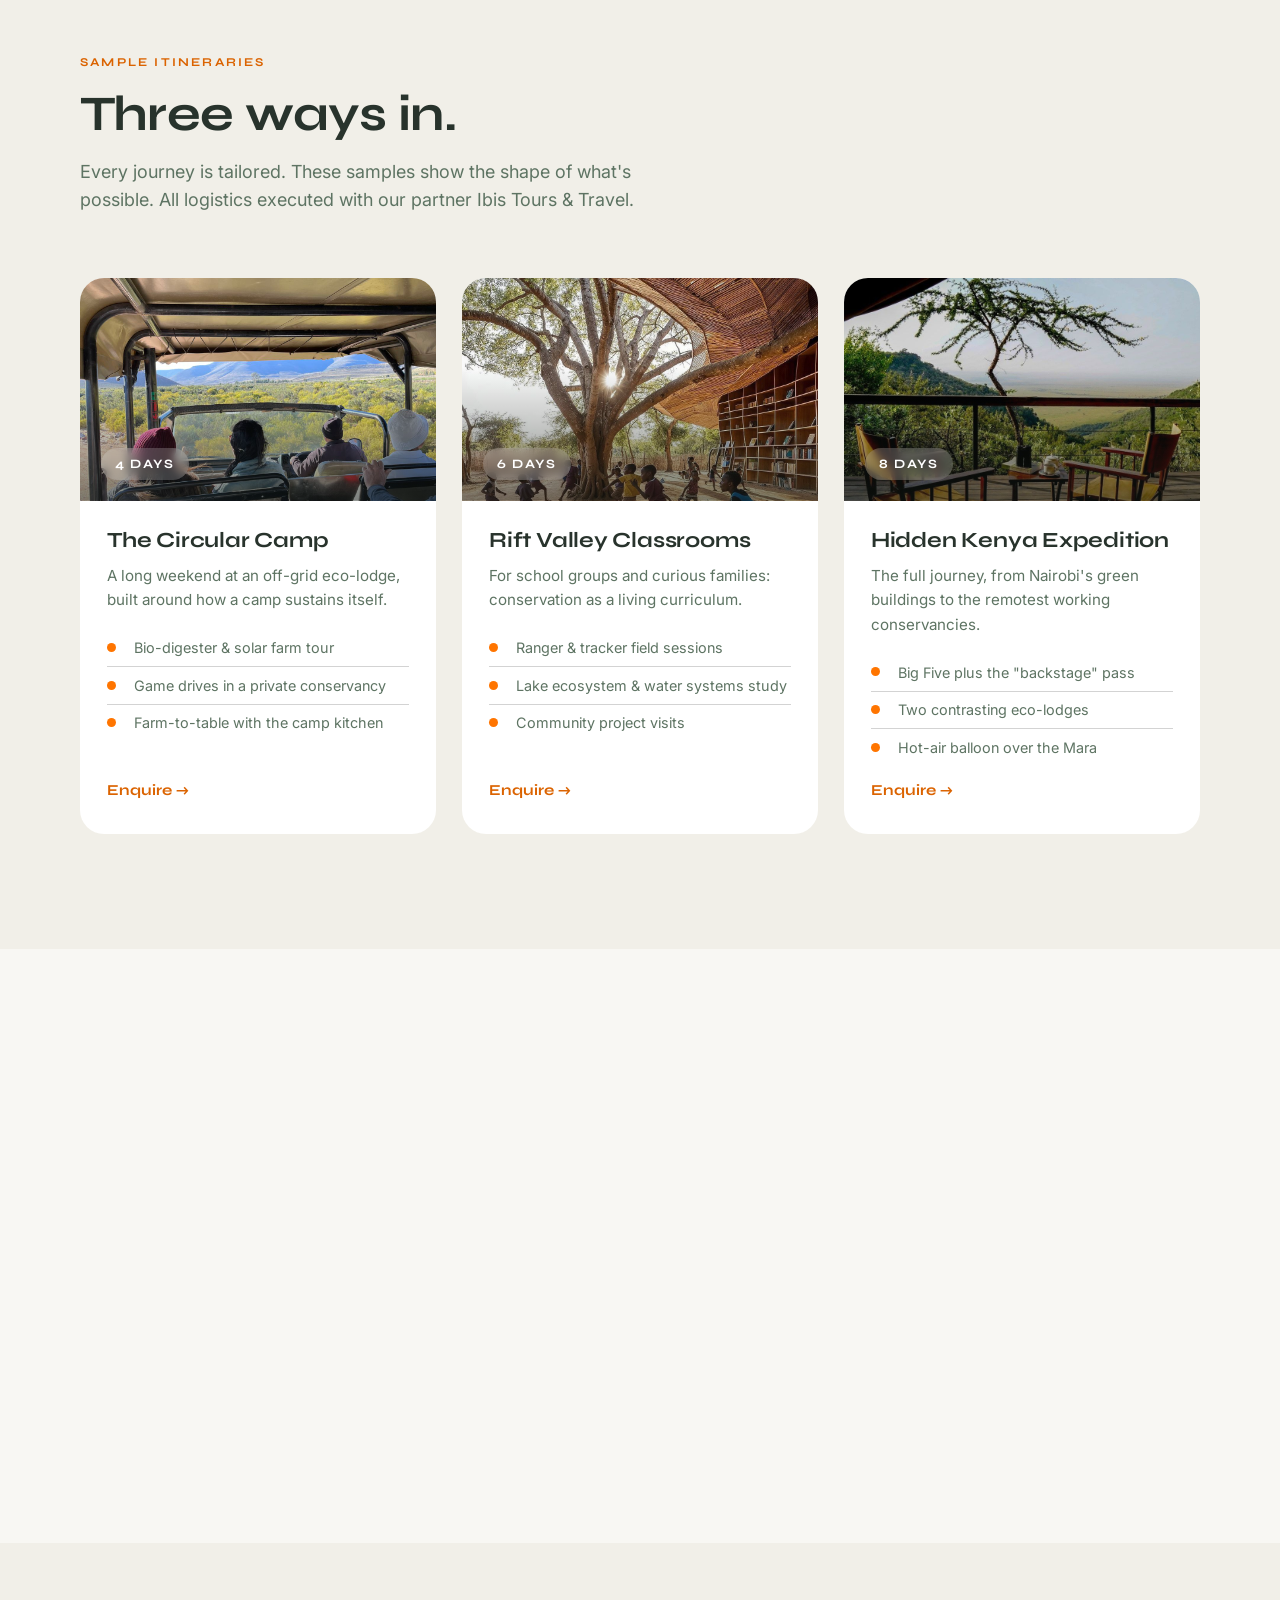
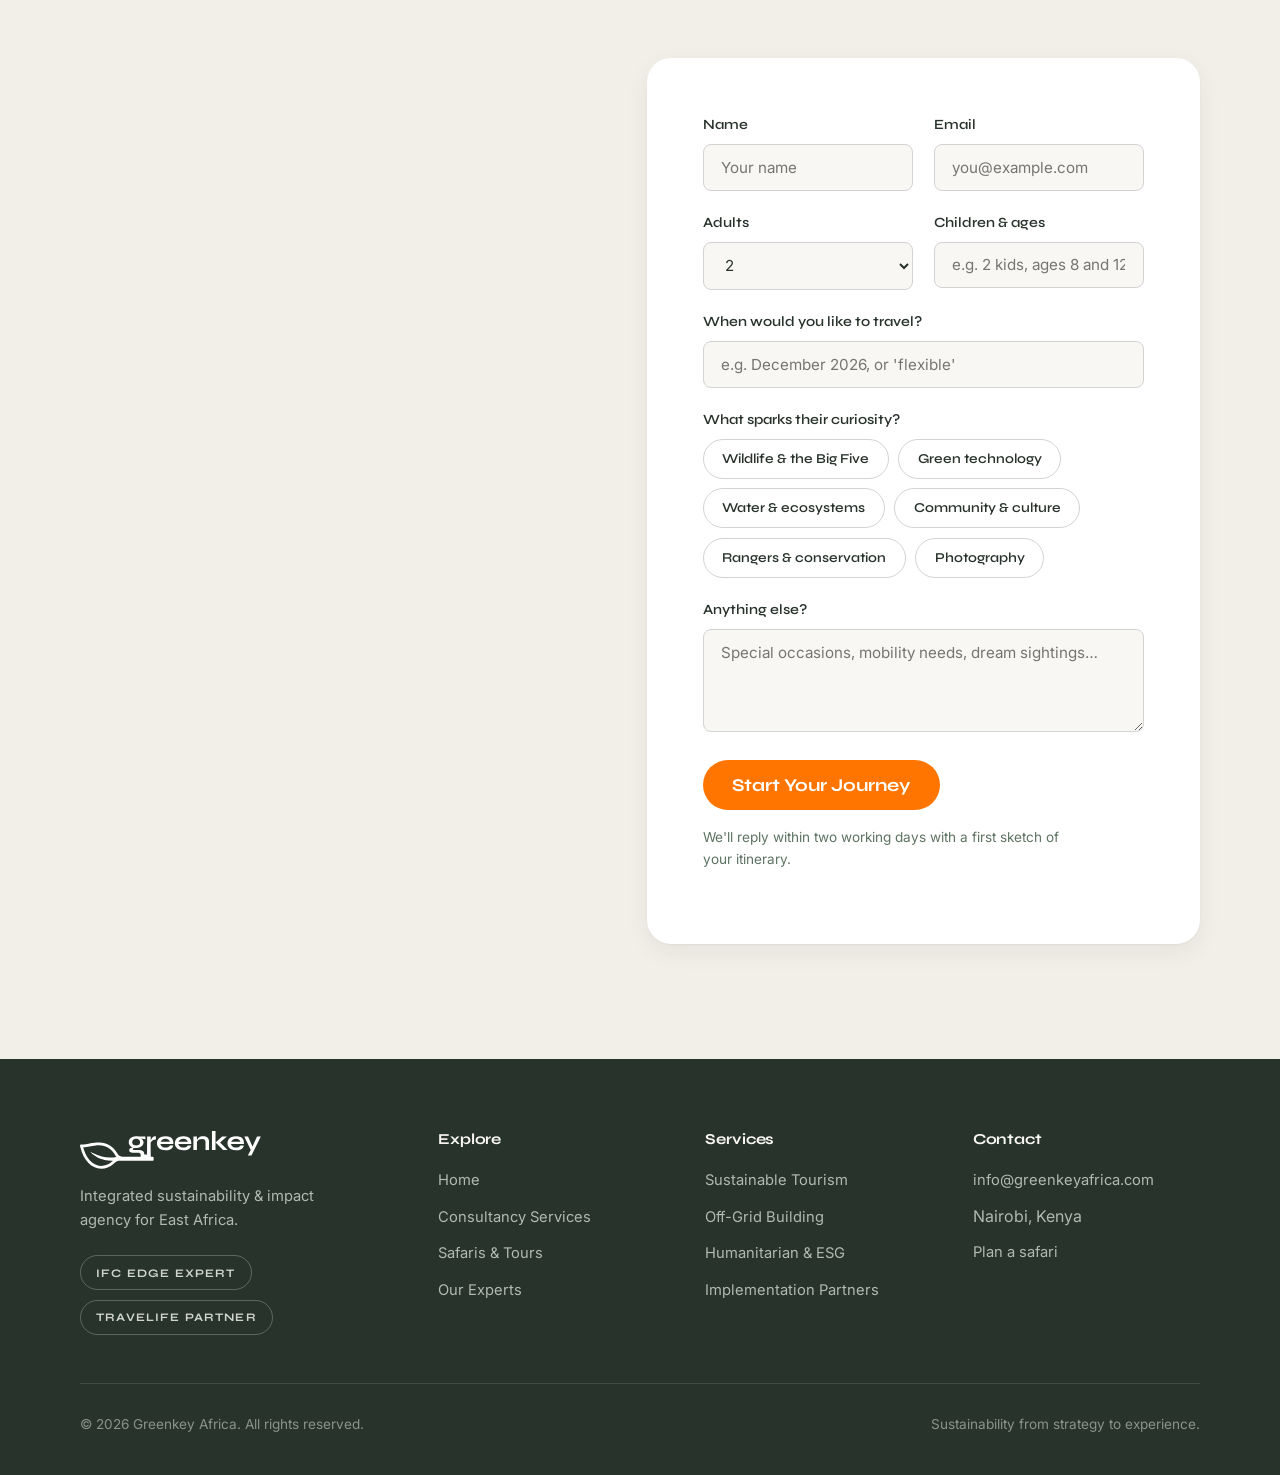
==== commit 2606d97d: "update contact form and page copy" ====
--- a/website/safaris.html
+++ b/website/safaris.html
@@ -23,7 +23,7 @@
   <meta name="twitter:image" content="https://greenkey-africa.vercel.app/assets/og-image.jpg" />
   <link rel="preconnect" href="https://fonts.googleapis.com" />
   <link rel="preconnect" href="https://fonts.gstatic.com" crossorigin />
-  <link rel="stylesheet" href="css/style.css" />
+  <link rel="stylesheet" href="css/style.css?v=20260828a" />
 </head>
 <body>
 
@@ -259,6 +259,6 @@
     </div>
   </footer>
 
-  <script src="js/main.js"></script>
+  <script src="js/main.js?v=20260828a"></script>
 </body>
 </html>
--- a/website/css/style.css
+++ b/website/css/style.css
@@ -254,8 +254,10 @@
 @keyframes rise { to { opacity: 1; transform: none; } }
 
 /* ---------- Scroll reveal ---------- */
-.reveal { opacity: 0; transform: translateY(34px); transition: opacity 0.8s var(--ease-out), transform 0.8s var(--ease-out); }
-.reveal.visible { opacity: 1; transform: none; }
+/* Scoped to .js so the page is fully visible if main.js fails to load or is
+   blocked. Without this, one failed script leaves the site blank. */
+.js .reveal { opacity: 0; transform: translateY(34px); transition: opacity 0.8s var(--ease-out), transform 0.8s var(--ease-out); }
+.js .reveal.visible { opacity: 1; transform: none; }
 .reveal[data-delay="1"] { transition-delay: 0.12s; }
 .reveal[data-delay="2"] { transition-delay: 0.24s; }
 .reveal[data-delay="3"] { transition-delay: 0.36s; }
@@ -446,7 +448,19 @@
   align-items: start;
 }
 .founder__media { border-radius: var(--radius-lg); overflow: hidden; }
-.founder__media img { width: 100%; aspect-ratio: 4/5; object-fit: cover; display: block; }
+/* height:auto is required: the img's width/height attributes are presentational
+   hints, and without it the 1000px height wins over aspect-ratio.
+   The crop is biased upward so the face is not clipped by the shirt. */
+.founder__media img {
+  width: 100%;
+  height: auto;
+  aspect-ratio: 1/1;
+  object-fit: cover;
+  /* Square crop from a tall portrait: anchor to the top so the face keeps its
+     headroom instead of the frame filling with shirt. */
+  object-position: center top;
+  display: block;
+}
 .founder__placeholder {
   aspect-ratio: 4/5;
   display: grid;
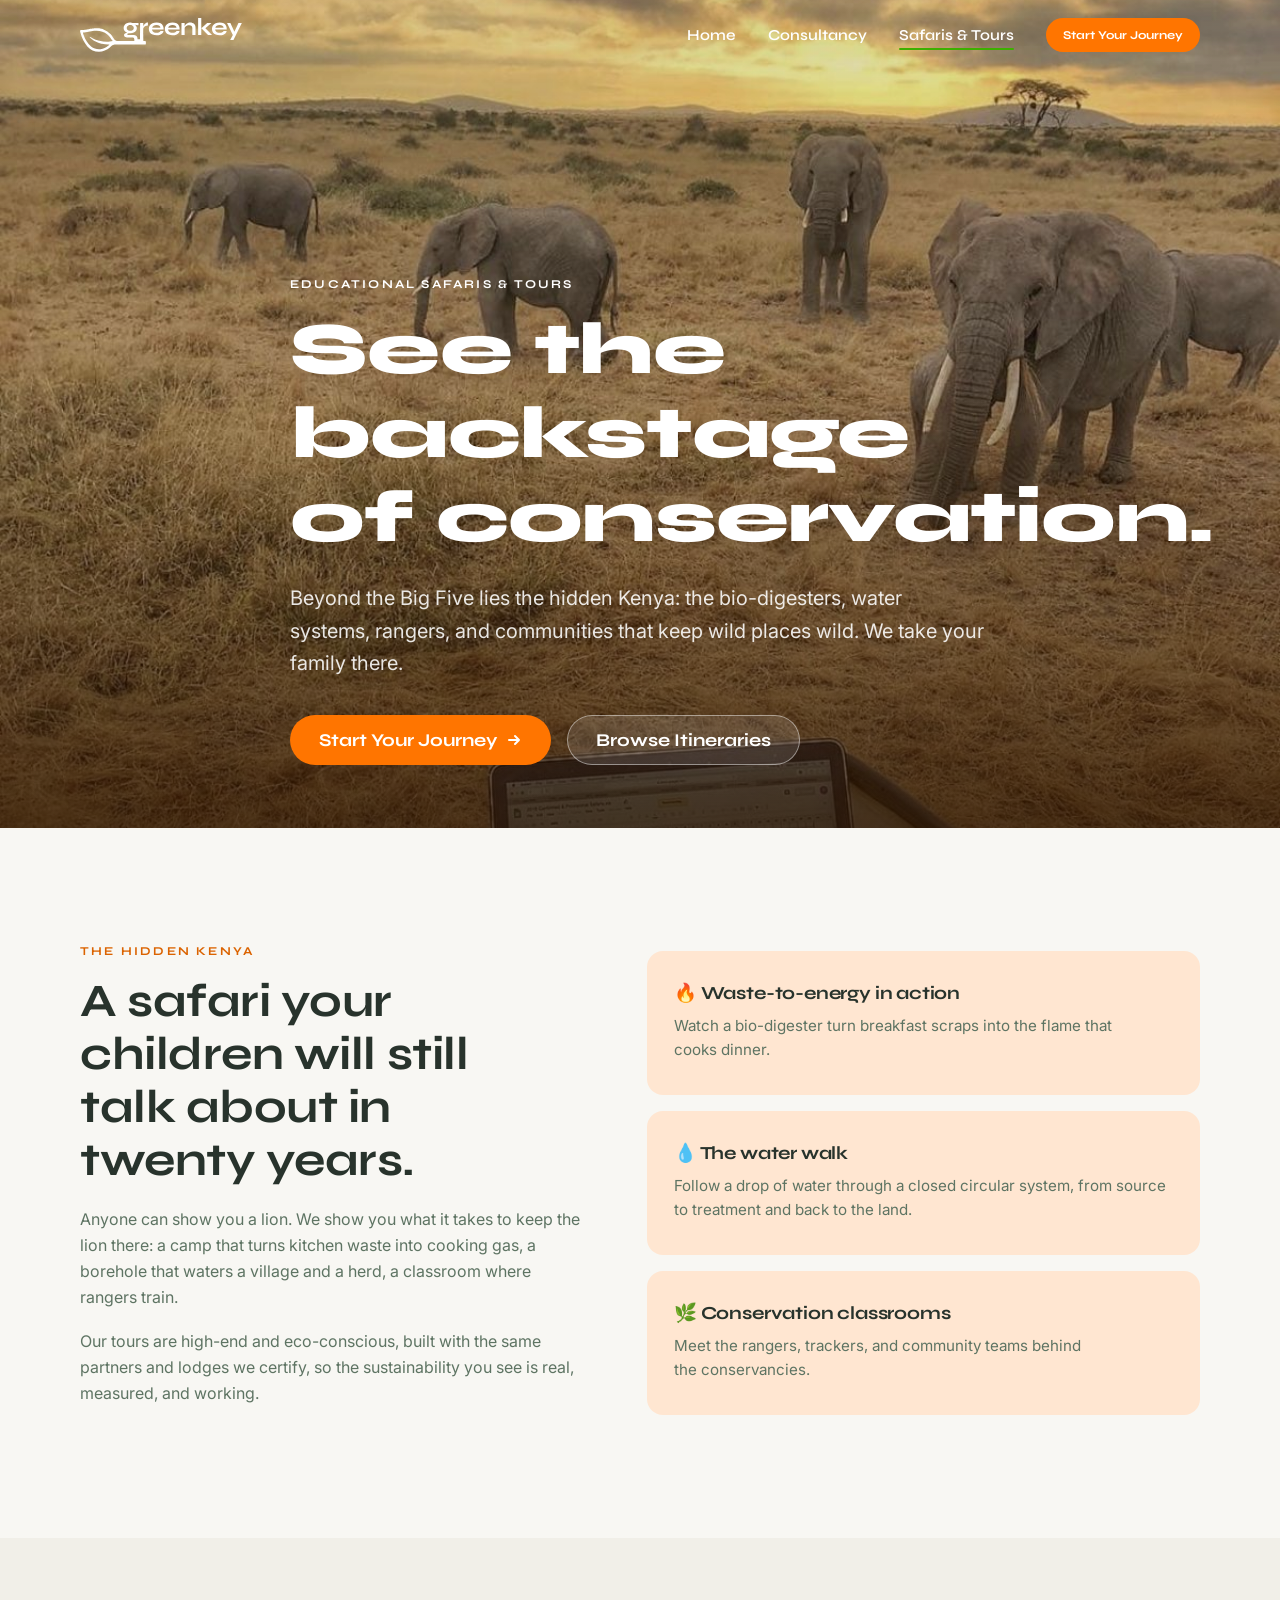
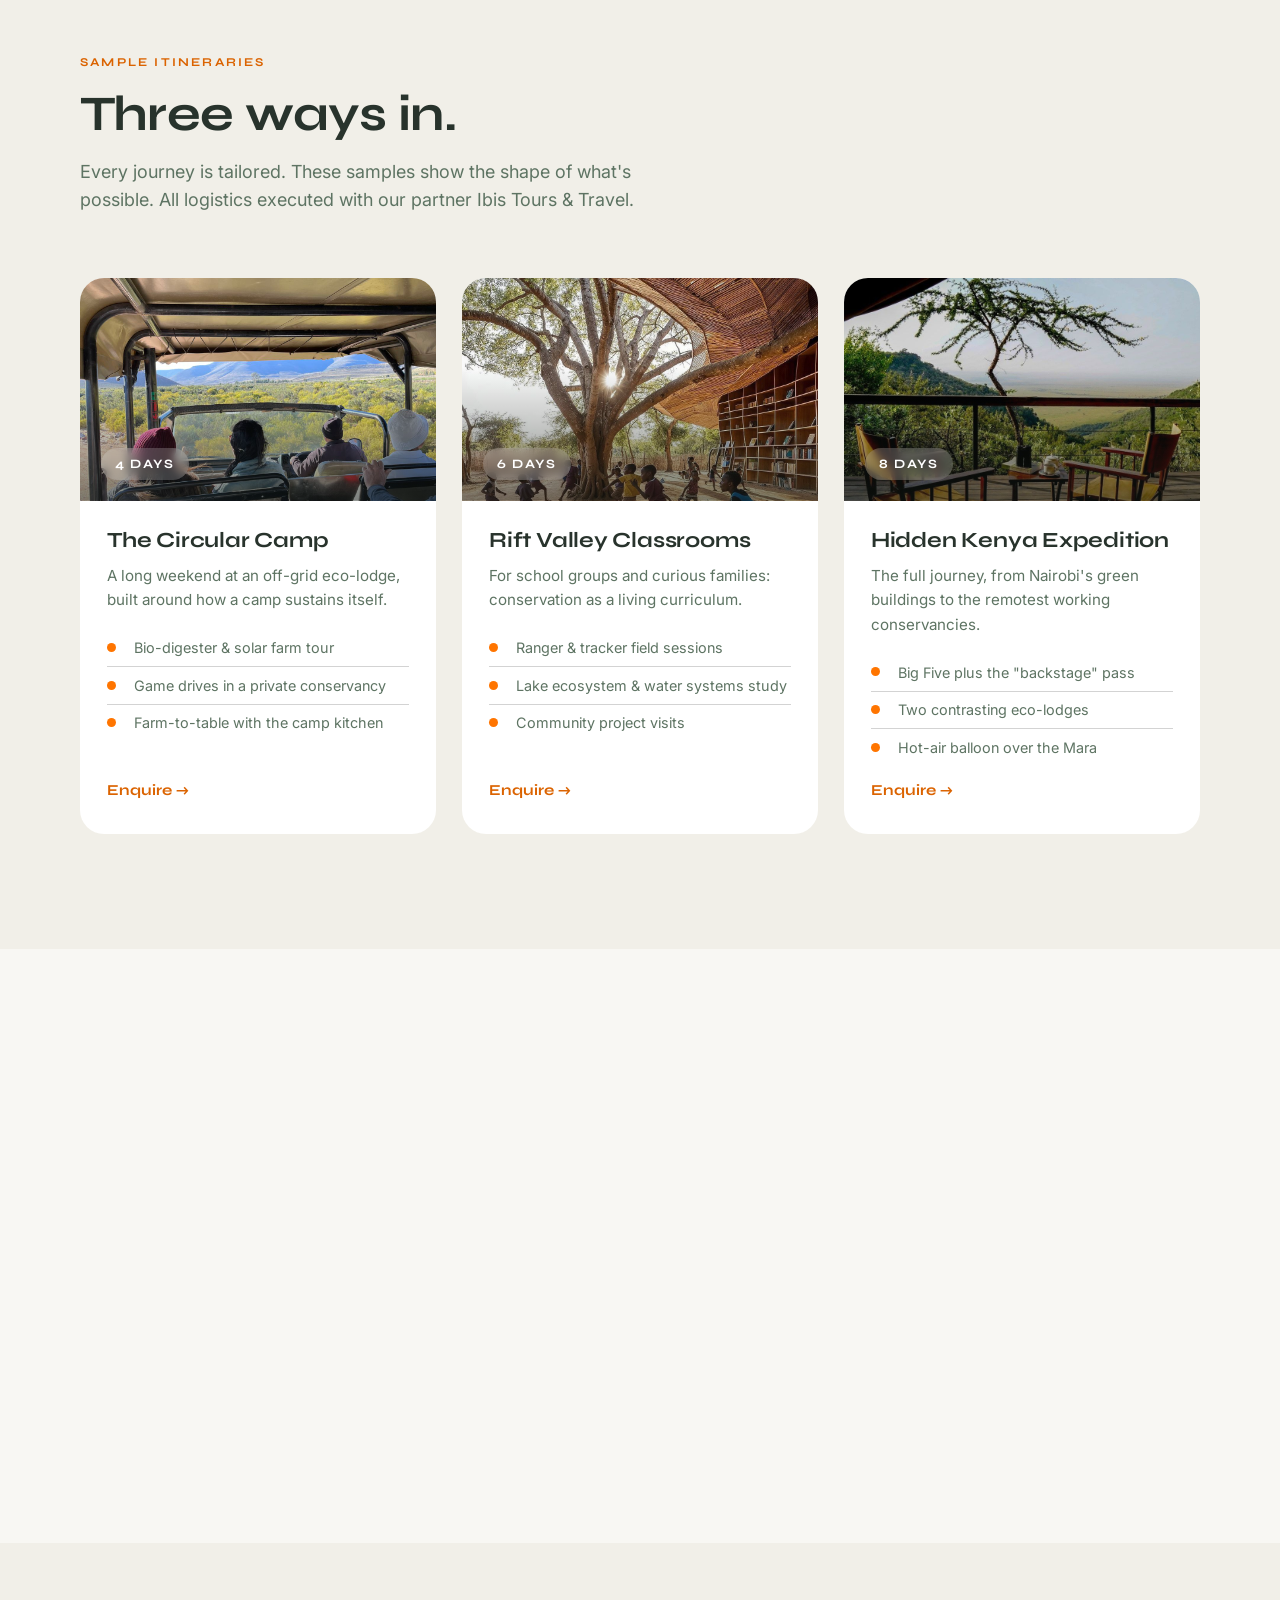
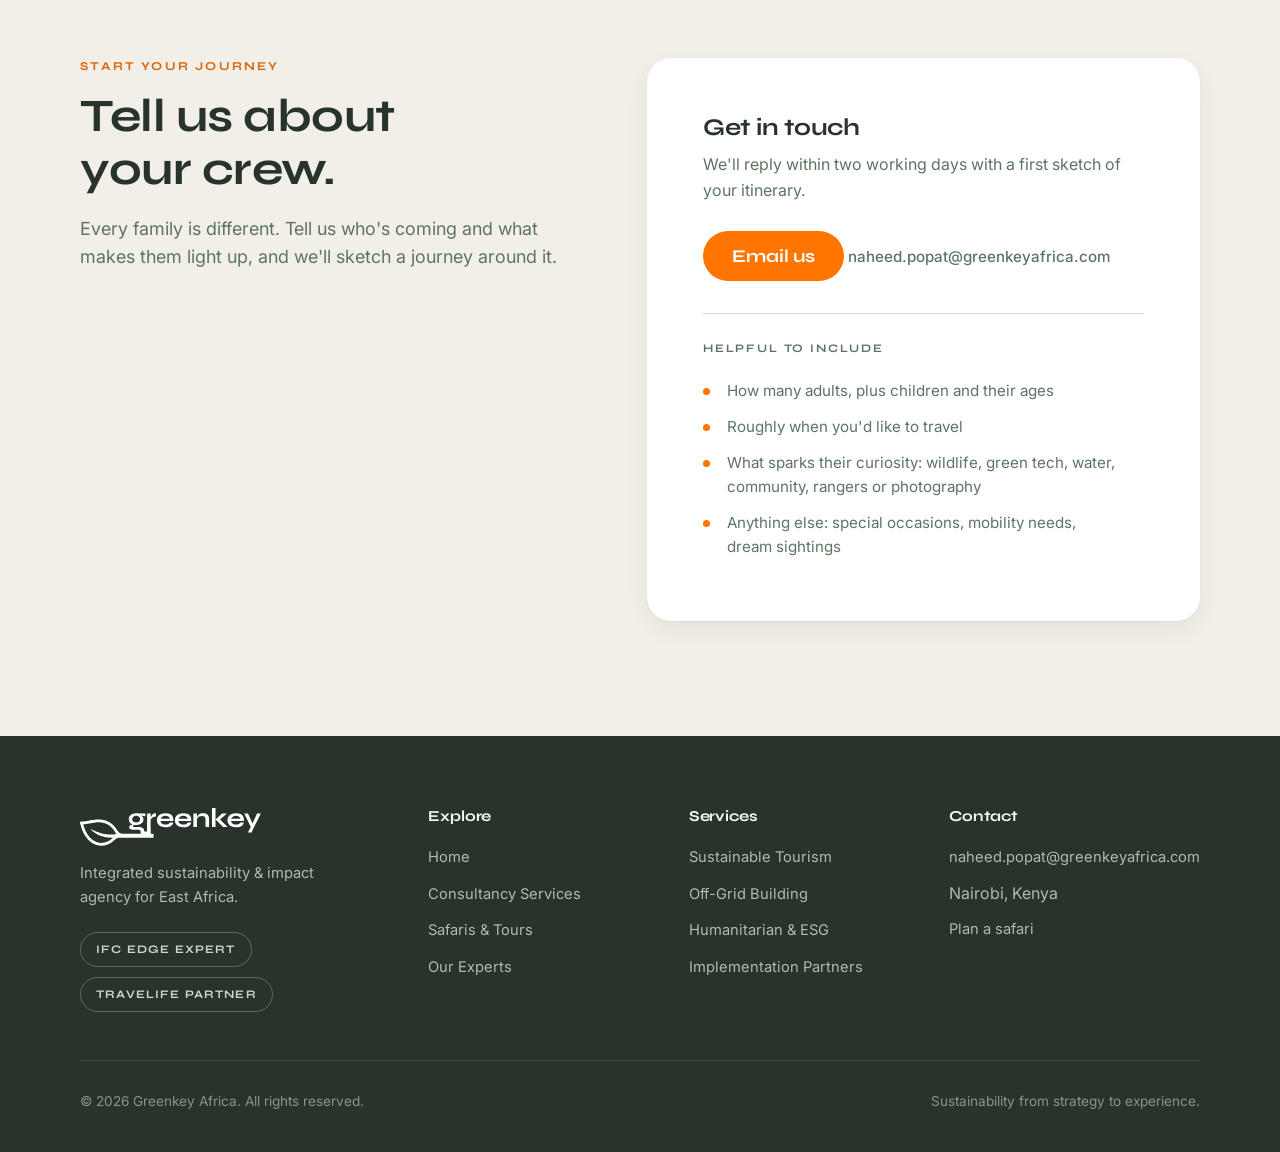
==== commit 19dfe598: "Replace enquiry forms with email contact panels The Resend environment variables were never set in V" ====
--- a/website/safaris.html
+++ b/website/safaris.html
@@ -23,7 +23,7 @@
   <meta name="twitter:image" content="https://greenkey-africa.vercel.app/assets/og-image.jpg" />
   <link rel="preconnect" href="https://fonts.googleapis.com" />
   <link rel="preconnect" href="https://fonts.gstatic.com" crossorigin />
-  <link rel="stylesheet" href="css/style.css?v=20260828a" />
+  <link rel="stylesheet" href="css/style.css?v=20260929b" />
 </head>
 <body>
 
@@ -175,37 +175,22 @@
         <div class="reveal">
           <span class="eyebrow eyebrow--warm">Start your journey</span>
           <h2>Tell us about your crew.</h2>
-          <p class="lede" style="margin-bottom:1.4rem">Every family is different. Tell us who's coming and what makes them light up, and we'll sketch a journey around it.</p>
-          <p style="color:var(--ink-soft)">Prefer email? Write to <a href="mailto:info@greenkeyafrica.com" style="color:var(--terra)"><strong>info@greenkeyafrica.com</strong></a>.</p>
-        </div>
-        <div class="form-panel safari-form reveal" data-delay="1">
-          <form data-contact="safari" novalidate>
-            <input type="text" name="company_url" tabindex="-1" autocomplete="off" aria-hidden="true" style="position:absolute;left:-9999px" />
-            <div class="form-grid">
-              <div class="field"><label for="s-name">Name</label><input id="s-name" name="name" type="text" required placeholder="Your name" /></div>
-              <div class="field"><label for="s-email">Email</label><input id="s-email" name="email" type="email" required placeholder="you@example.com" /></div>
-              <div class="field"><label for="s-adults">Adults</label>
-                <select id="s-adults" name="adults"><option>1</option><option selected>2</option><option>3</option><option>4</option><option>5+</option></select>
-              </div>
-              <div class="field"><label for="s-children">Children &amp; ages</label><input id="s-children" name="children" type="text" placeholder="e.g. 2 kids, ages 8 and 12" /></div>
-              <div class="field full"><label for="s-dates">When would you like to travel?</label><input id="s-dates" name="dates" type="text" placeholder="e.g. December 2026, or 'flexible'" /></div>
-              <div class="field full">
-                <label>What sparks their curiosity?</label>
-                <div class="interest-checks">
-                  <input type="checkbox" id="i-wildlife" name="interests" value="Wildlife &amp; the Big Five" /><label for="i-wildlife">Wildlife &amp; the Big Five</label>
-                  <input type="checkbox" id="i-tech" name="interests" value="Green technology" /><label for="i-tech">Green technology</label>
-                  <input type="checkbox" id="i-water" name="interests" value="Water &amp; ecosystems" /><label for="i-water">Water &amp; ecosystems</label>
-                  <input type="checkbox" id="i-community" name="interests" value="Community &amp; culture" /><label for="i-community">Community &amp; culture</label>
-                  <input type="checkbox" id="i-rangers" name="interests" value="Rangers &amp; conservation" /><label for="i-rangers">Rangers &amp; conservation</label>
-                  <input type="checkbox" id="i-photo" name="interests" value="Photography" /><label for="i-photo">Photography</label>
-                </div>
-              </div>
-              <div class="field full"><label for="s-msg">Anything else?</label><textarea id="s-msg" name="message" rows="4" placeholder="Special occasions, mobility needs, dream sightings…"></textarea></div>
-              <div class="full"><button class="btn btn--gold" type="submit">Start Your Journey</button>
-                <p class="form-status" role="status" aria-live="polite"></p></div>
-            </div>
-            <p class="form-note">We'll reply within two working days with a first sketch of your itinerary.</p>
-          </form>
+          <p class="lede">Every family is different. Tell us who's coming and what makes them light up, and we'll sketch a journey around it.</p>
+        </div>
+        <div class="contact-panel contact-panel--warm reveal" data-delay="1">
+          <h3>Get in touch</h3>
+          <p>We'll reply within two working days with a first sketch of your itinerary.</p>
+          <a class="btn btn--gold" href="mailto:naheed.popat@greenkeyafrica.com?subject=Safari%20enquiry">Email us</a>
+          <a class="contact-panel__address" href="mailto:naheed.popat@greenkeyafrica.com?subject=Safari%20enquiry">naheed.popat@greenkeyafrica.com</a>
+          <div class="contact-panel__hint">
+            <span class="contact-panel__hint-label">Helpful to include</span>
+            <ul>
+              <li>How many adults, plus children and their ages</li>
+              <li>Roughly when you'd like to travel</li>
+              <li>What sparks their curiosity: wildlife, green tech, water, community, rangers or photography</li>
+              <li>Anything else: special occasions, mobility needs, dream sightings</li>
+            </ul>
+          </div>
         </div>
       </div>
     </div>
@@ -246,7 +231,7 @@
         <div>
           <h4>Contact</h4>
           <ul>
-            <li><a href="mailto:info@greenkeyafrica.com">info@greenkeyafrica.com</a></li>
+            <li><a href="mailto:naheed.popat@greenkeyafrica.com">naheed.popat@greenkeyafrica.com</a></li>
             <li>Nairobi, Kenya</li>
             <li><a href="safaris.html#journey">Plan a safari</a></li>
           </ul>
@@ -259,6 +244,6 @@
     </div>
   </footer>
 
-  <script src="js/main.js?v=20260828a"></script>
+  <script src="js/main.js?v=20260929b"></script>
 </body>
 </html>
--- a/website/css/style.css
+++ b/website/css/style.css
@@ -638,6 +638,61 @@
   border-radius: 50%;
   background: var(--gold);
 }
+
+/* ---------- Contact panel (replaces the enquiry forms) ---------- */
+.contact-panel {
+  background: var(--card-on-sand);
+  border-radius: var(--radius-lg);
+  padding: clamp(2rem, 5vw, 3.5rem);
+  box-shadow: var(--shadow-card);
+}
+.contact-panel h3 { font-size: 1.5rem; margin-bottom: 0.6rem; }
+.contact-panel > p { color: var(--ink-soft); margin-bottom: 1.6rem; }
+/* The address sits below the button, not inside it: it is too long to fit a
+   pill at phone widths without wrapping mid-word. */
+.contact-panel__address {
+  display: inline-block;
+  margin-top: 1rem;
+  font-family: var(--font-body);
+  font-weight: 500;
+  font-size: 0.95rem;
+  color: var(--ink-soft);
+  overflow-wrap: anywhere;
+}
+.contact-panel__address:hover { color: var(--green-deep); }
+.contact-panel--warm .contact-panel__address:hover { color: var(--terra); }
+.contact-panel__hint {
+  margin-top: 2rem;
+  padding-top: 1.6rem;
+  border-top: 1px solid var(--line);
+}
+.contact-panel__hint-label {
+  display: block;
+  font-family: var(--font-display);
+  font-weight: 700;
+  font-size: 0.72rem;
+  letter-spacing: 0.16em;
+  text-transform: uppercase;
+  color: var(--ink-soft);
+  margin-bottom: 0.9rem;
+}
+.contact-panel__hint ul { list-style: none; margin: 0; padding: 0; }
+.contact-panel__hint li {
+  position: relative;
+  padding: 0.4rem 0 0.4rem 1.5rem;
+  color: var(--ink-soft);
+  font-size: 0.95rem;
+  line-height: 1.55;
+}
+.contact-panel__hint li::before {
+  content: "";
+  position: absolute;
+  left: 0; top: 0.95rem;
+  width: 7px; height: 7px;
+  border-radius: 50%;
+  background: var(--green);
+}
+.contact-panel--warm .contact-panel__hint li::before { background: var(--gold); }
 
 /* ---------- Forms ---------- */
 .form-panel {
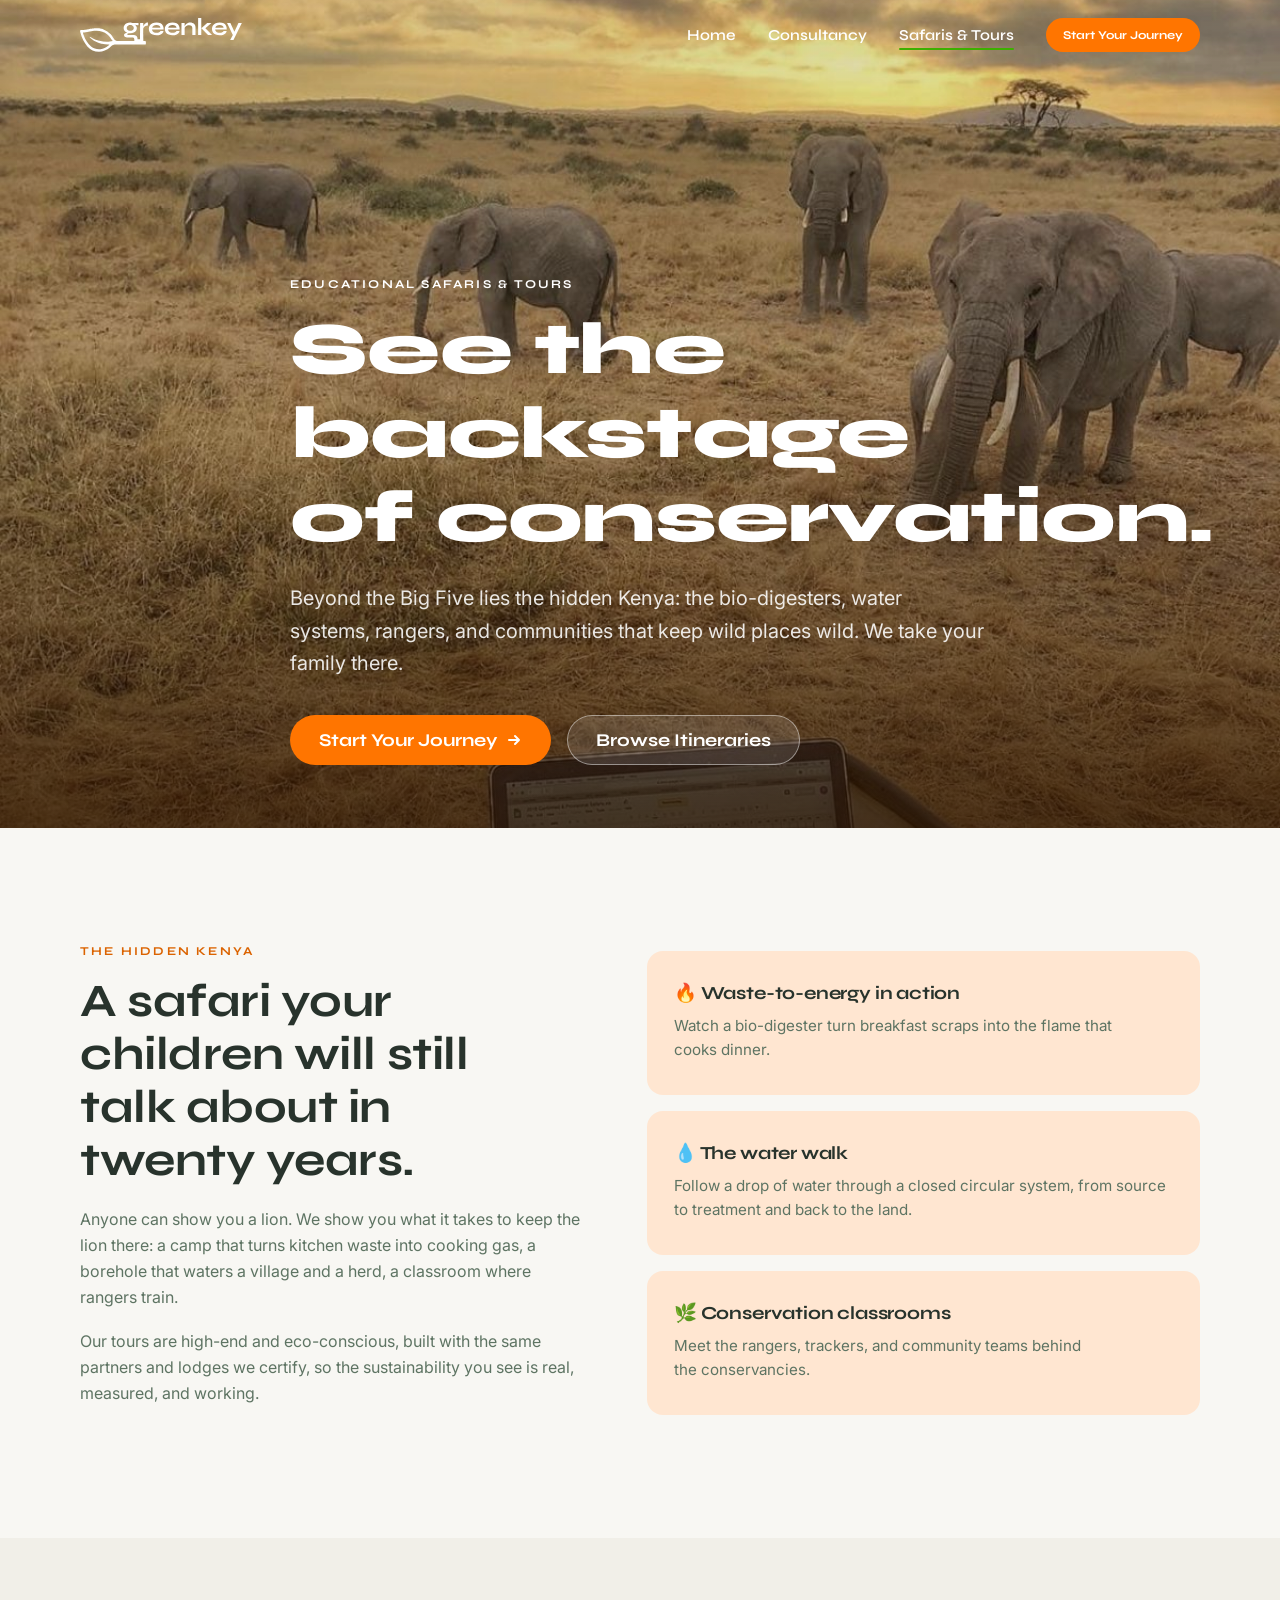
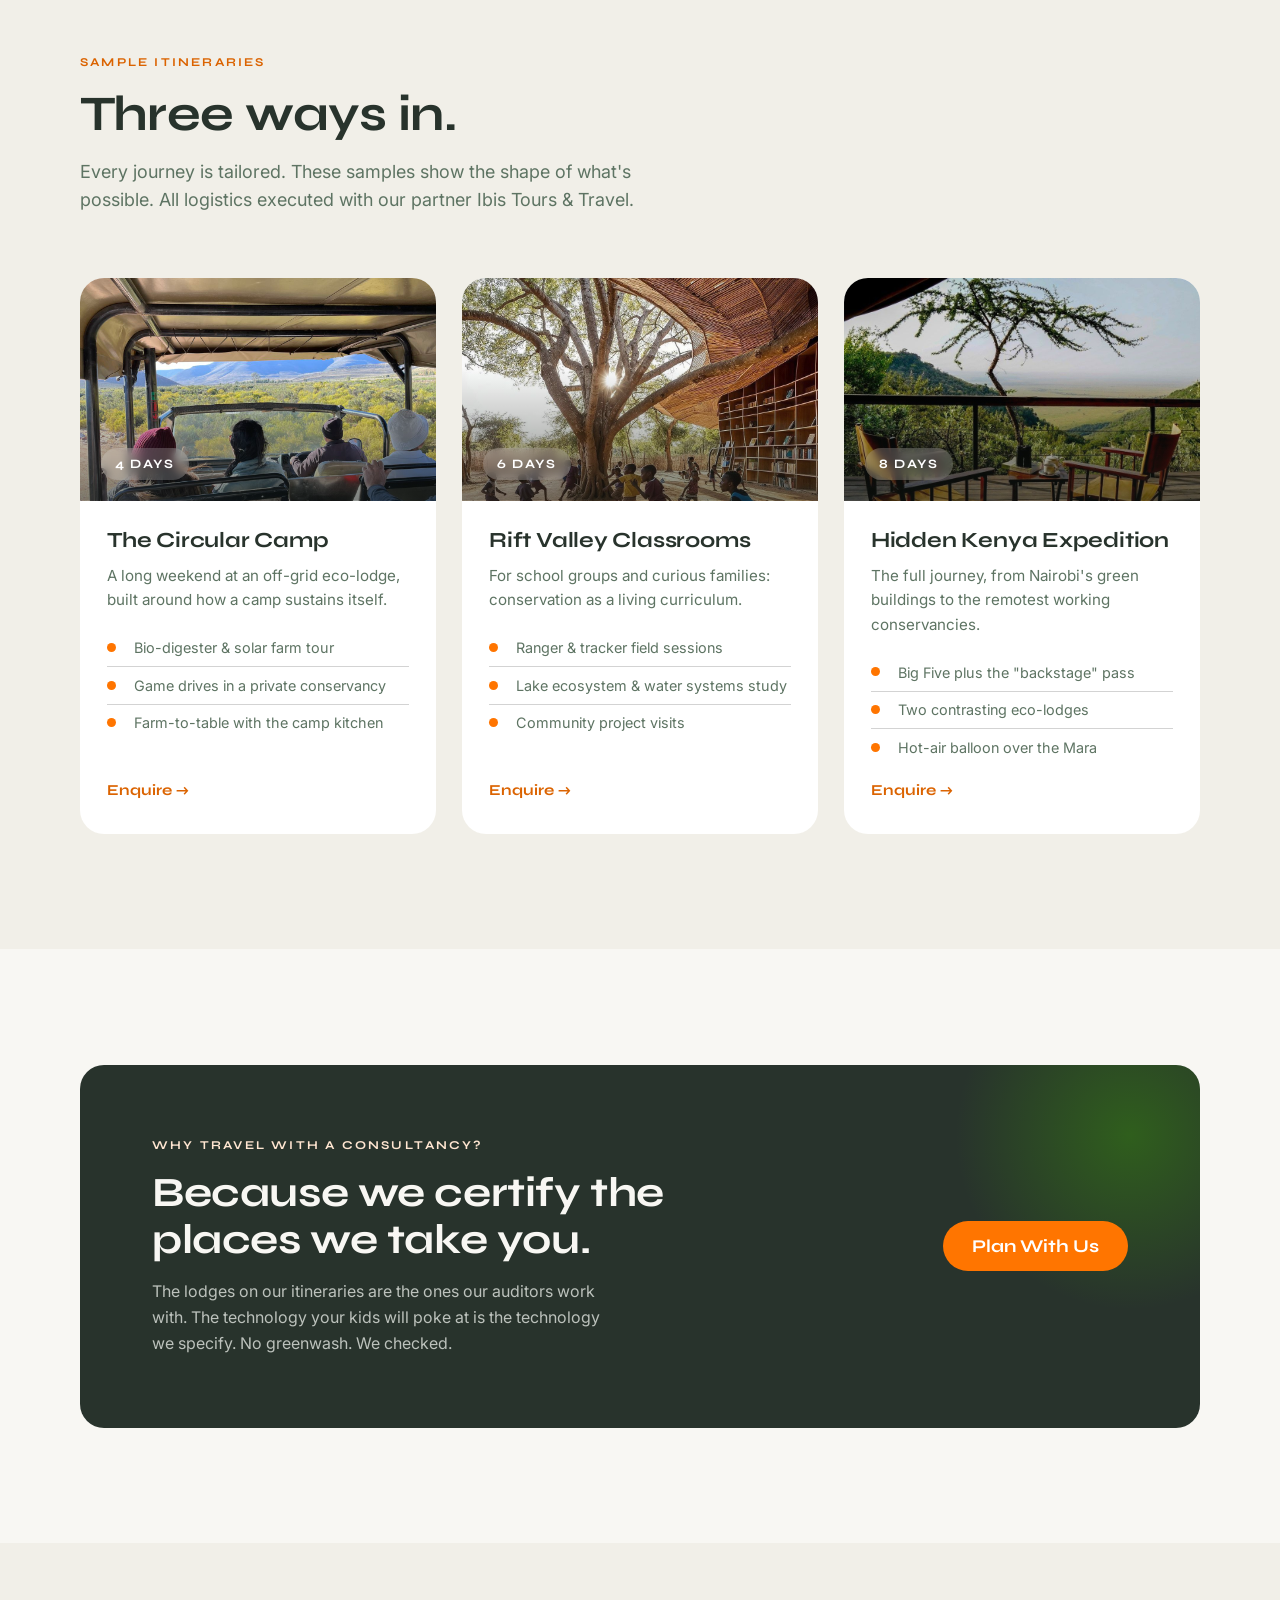
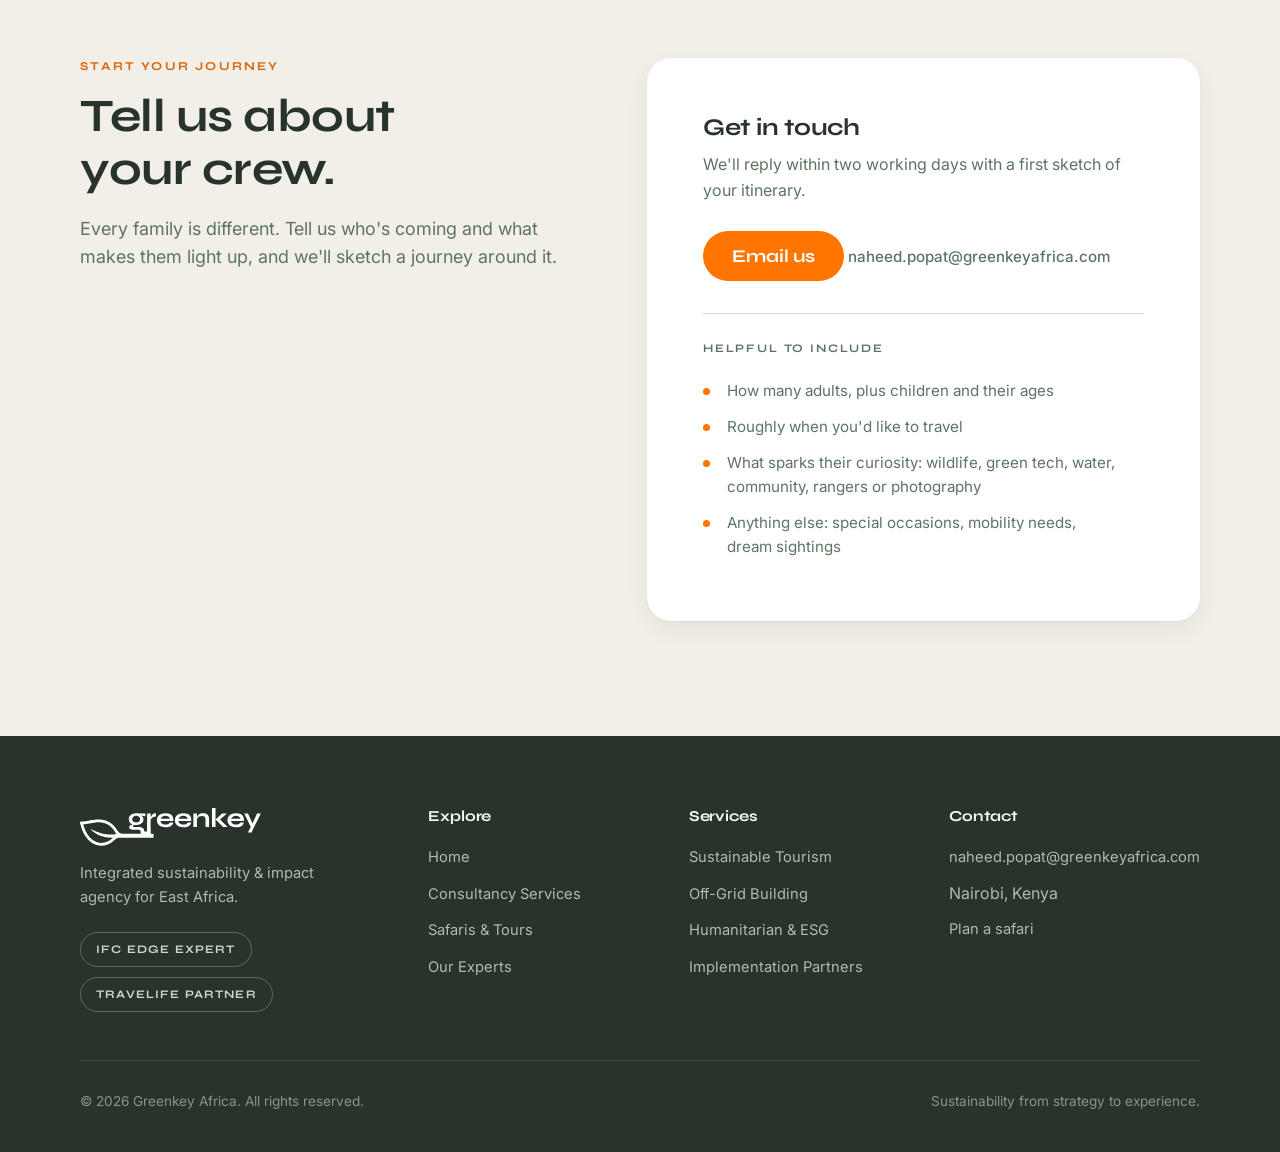
==== commit e66a4489: "Point site metadata at greenkeyafrica.com DNS now resolves to Vercel: apex A 216.198.79.1 and www CN" ====
--- a/website/safaris.html
+++ b/website/safaris.html
@@ -5,25 +5,25 @@
   <meta name="viewport" content="width=device-width, initial-scale=1.0" />
   <title>Educational Safaris &amp; Tours | Greenkey Africa</title>
   <meta name="description" content="Eco-educational safaris in Kenya for families and schools. Go beyond the Big Five and see the backstage of conservation: bio-digesters, water systems, and communities in action." />
-  <link rel="canonical" href="https://greenkey-africa.vercel.app/safaris" />
+  <link rel="canonical" href="https://greenkeyafrica.com/safaris" />
   <link rel="icon" href="assets/favicon.svg" type="image/svg+xml" />
   <link rel="apple-touch-icon" href="assets/favicon.svg" />
   <meta name="theme-color" content="#3DAF00" />
   <meta property="og:type" content="website" />
   <meta property="og:site_name" content="Greenkey Africa" />
-  <meta property="og:url" content="https://greenkey-africa.vercel.app/safaris" />
+  <meta property="og:url" content="https://greenkeyafrica.com/safaris" />
   <meta property="og:title" content="Educational Safaris & Tours | Greenkey Africa" />
   <meta property="og:description" content="Eco-educational safaris in Kenya for families and schools. Go beyond the Big Five and see the backstage of conservation: bio-digesters, water systems, and communities in action." />
-  <meta property="og:image" content="https://greenkey-africa.vercel.app/assets/og-image.jpg" />
+  <meta property="og:image" content="https://greenkeyafrica.com/assets/og-image.jpg" />
   <meta property="og:image:width" content="1200" />
   <meta property="og:image:height" content="630" />
   <meta name="twitter:card" content="summary_large_image" />
   <meta name="twitter:title" content="Educational Safaris & Tours | Greenkey Africa" />
   <meta name="twitter:description" content="Eco-educational safaris in Kenya for families and schools. Go beyond the Big Five and see the backstage of conservation: bio-digesters, water systems, and communities in action." />
-  <meta name="twitter:image" content="https://greenkey-africa.vercel.app/assets/og-image.jpg" />
+  <meta name="twitter:image" content="https://greenkeyafrica.com/assets/og-image.jpg" />
   <link rel="preconnect" href="https://fonts.googleapis.com" />
   <link rel="preconnect" href="https://fonts.gstatic.com" crossorigin />
-  <link rel="stylesheet" href="css/style.css?v=20260929b" />
+  <link rel="stylesheet" href="css/style.css?v=20260929c" />
 </head>
 <body>
 
@@ -244,6 +244,6 @@
     </div>
   </footer>
 
-  <script src="js/main.js?v=20260929b"></script>
+  <script src="js/main.js?v=20260929c"></script>
 </body>
 </html>
